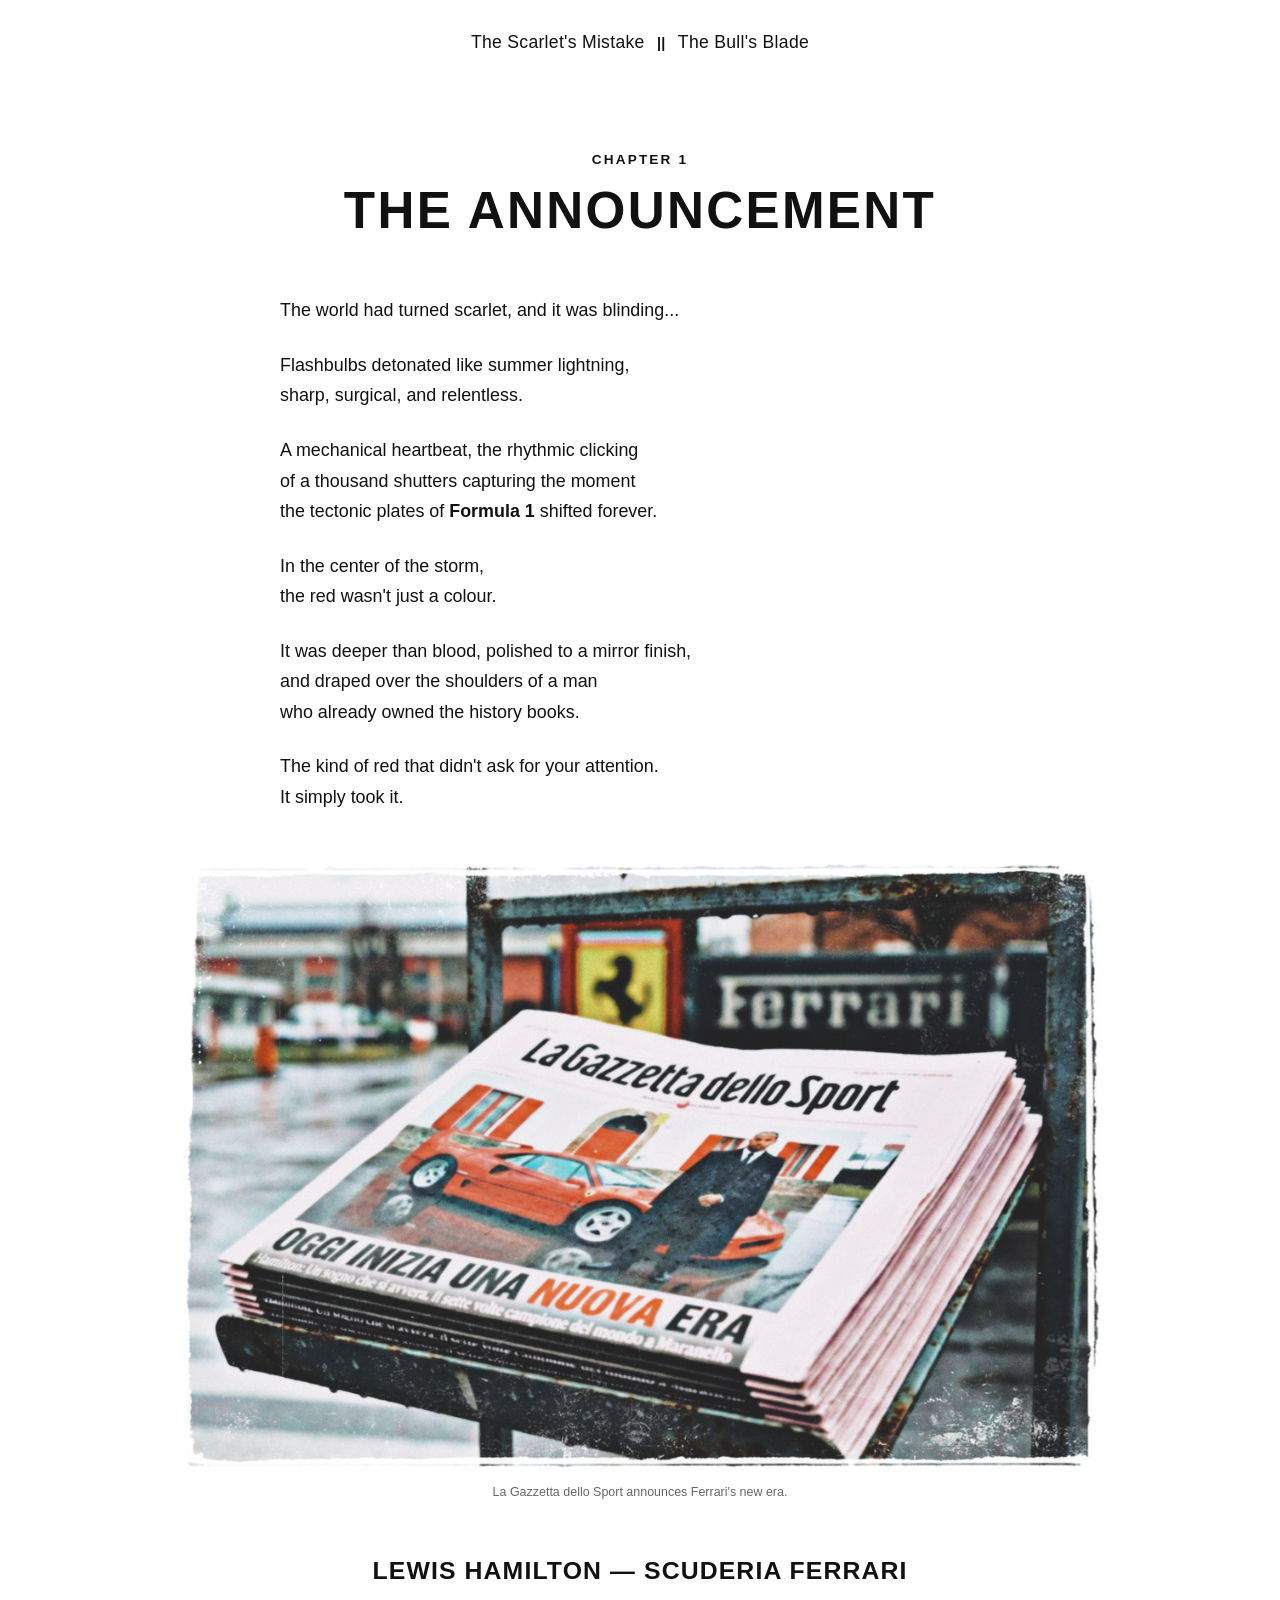
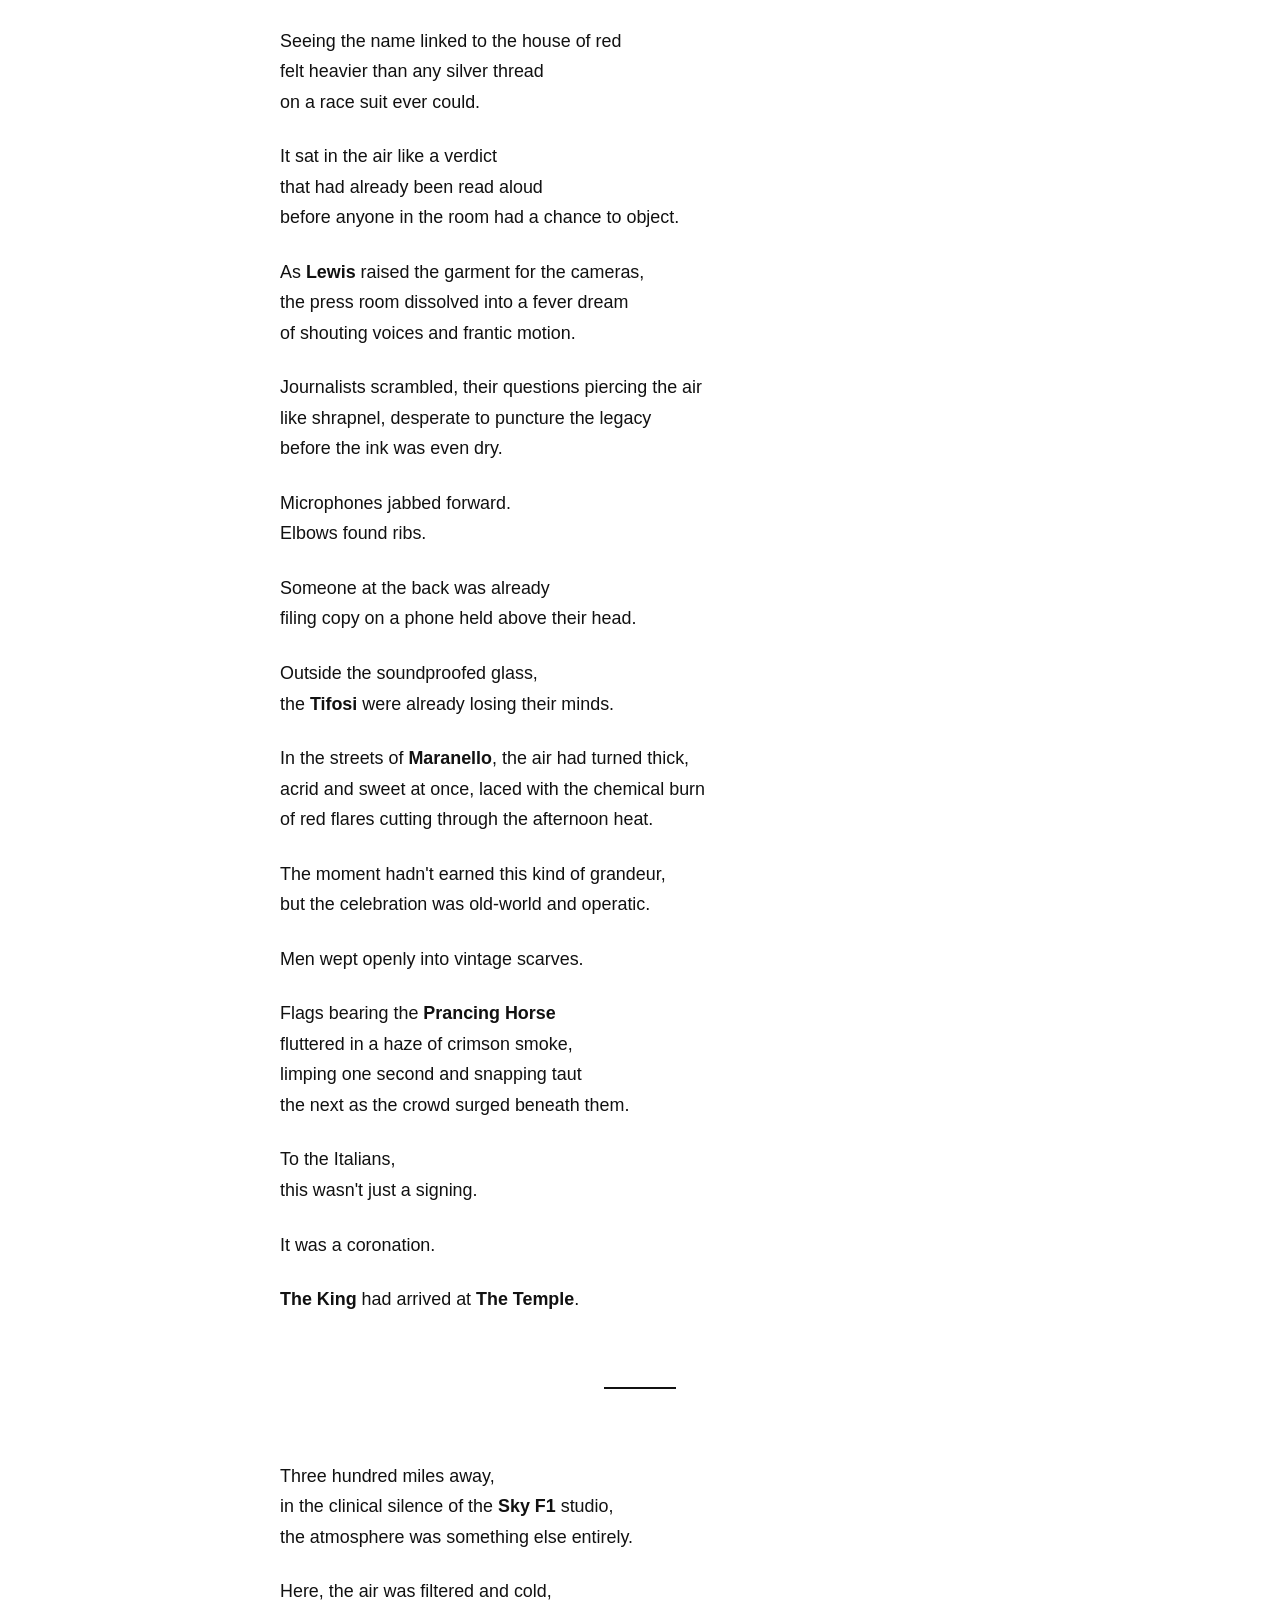
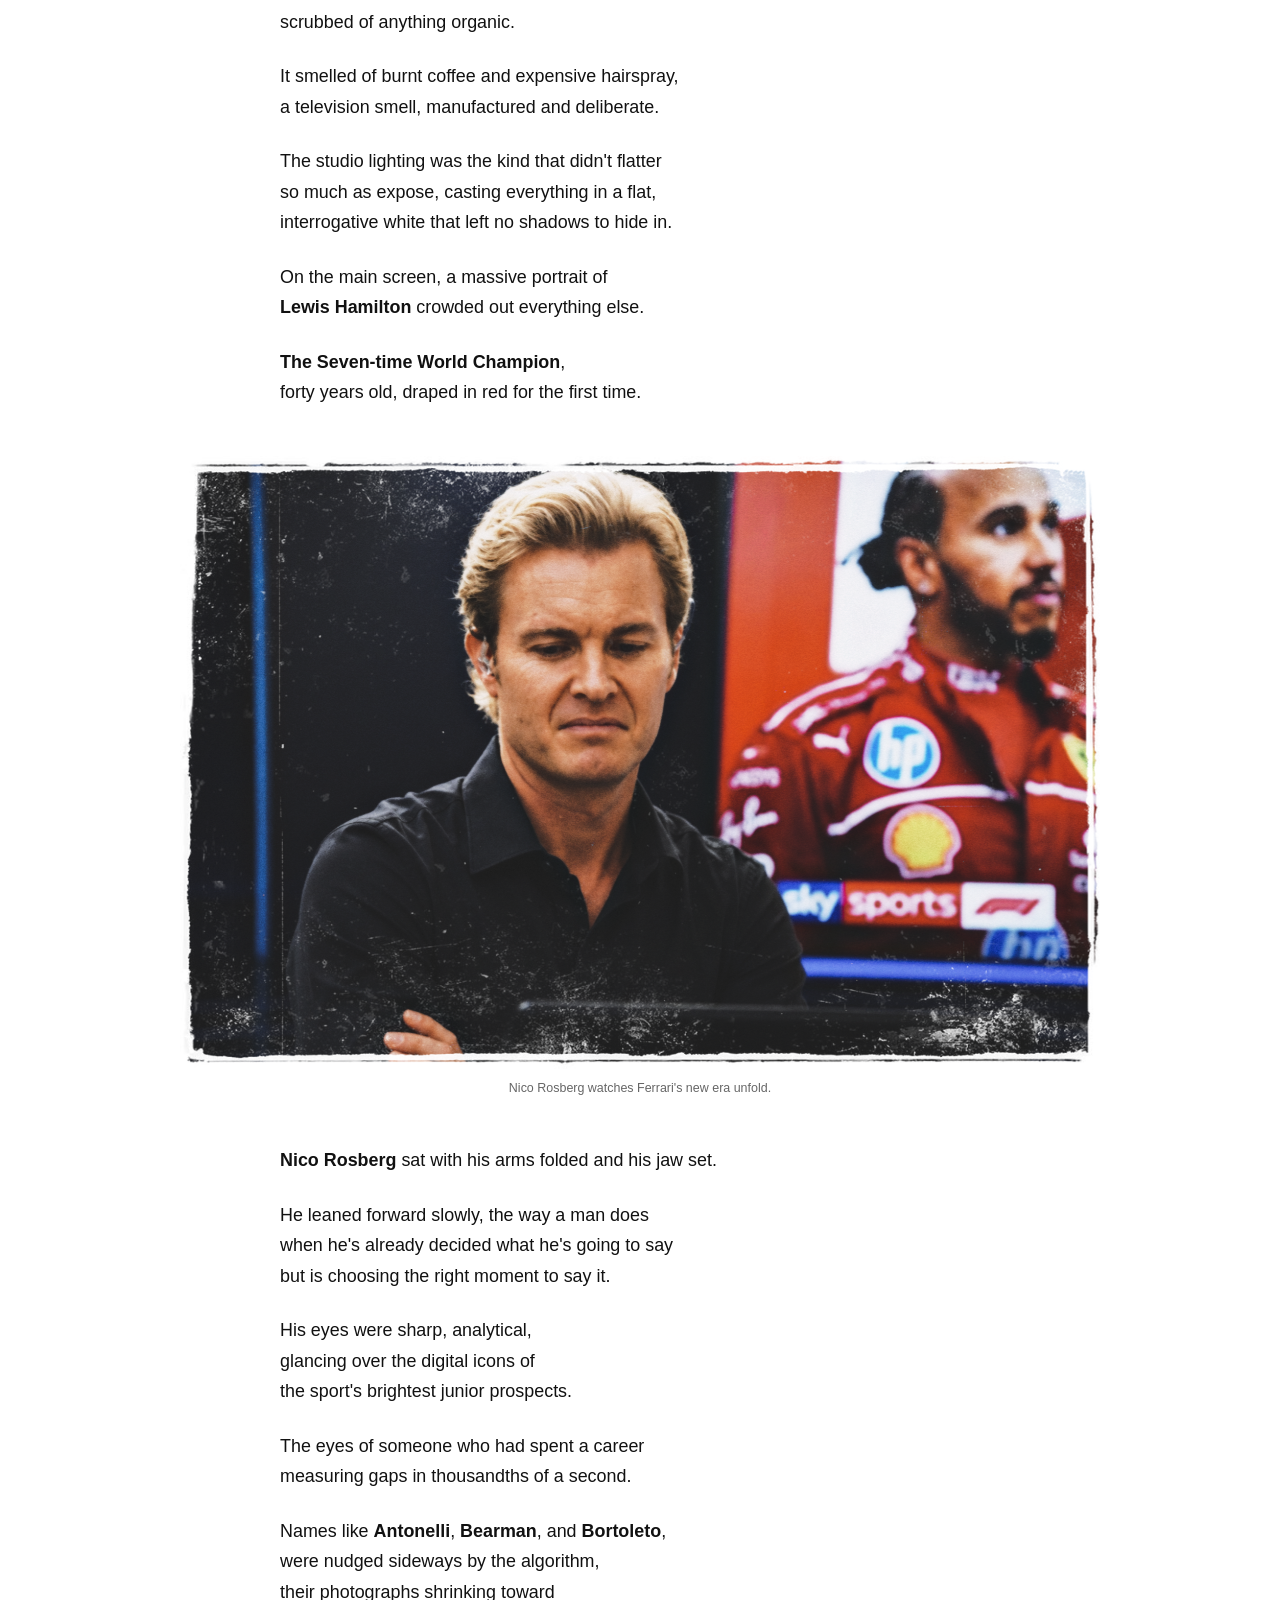
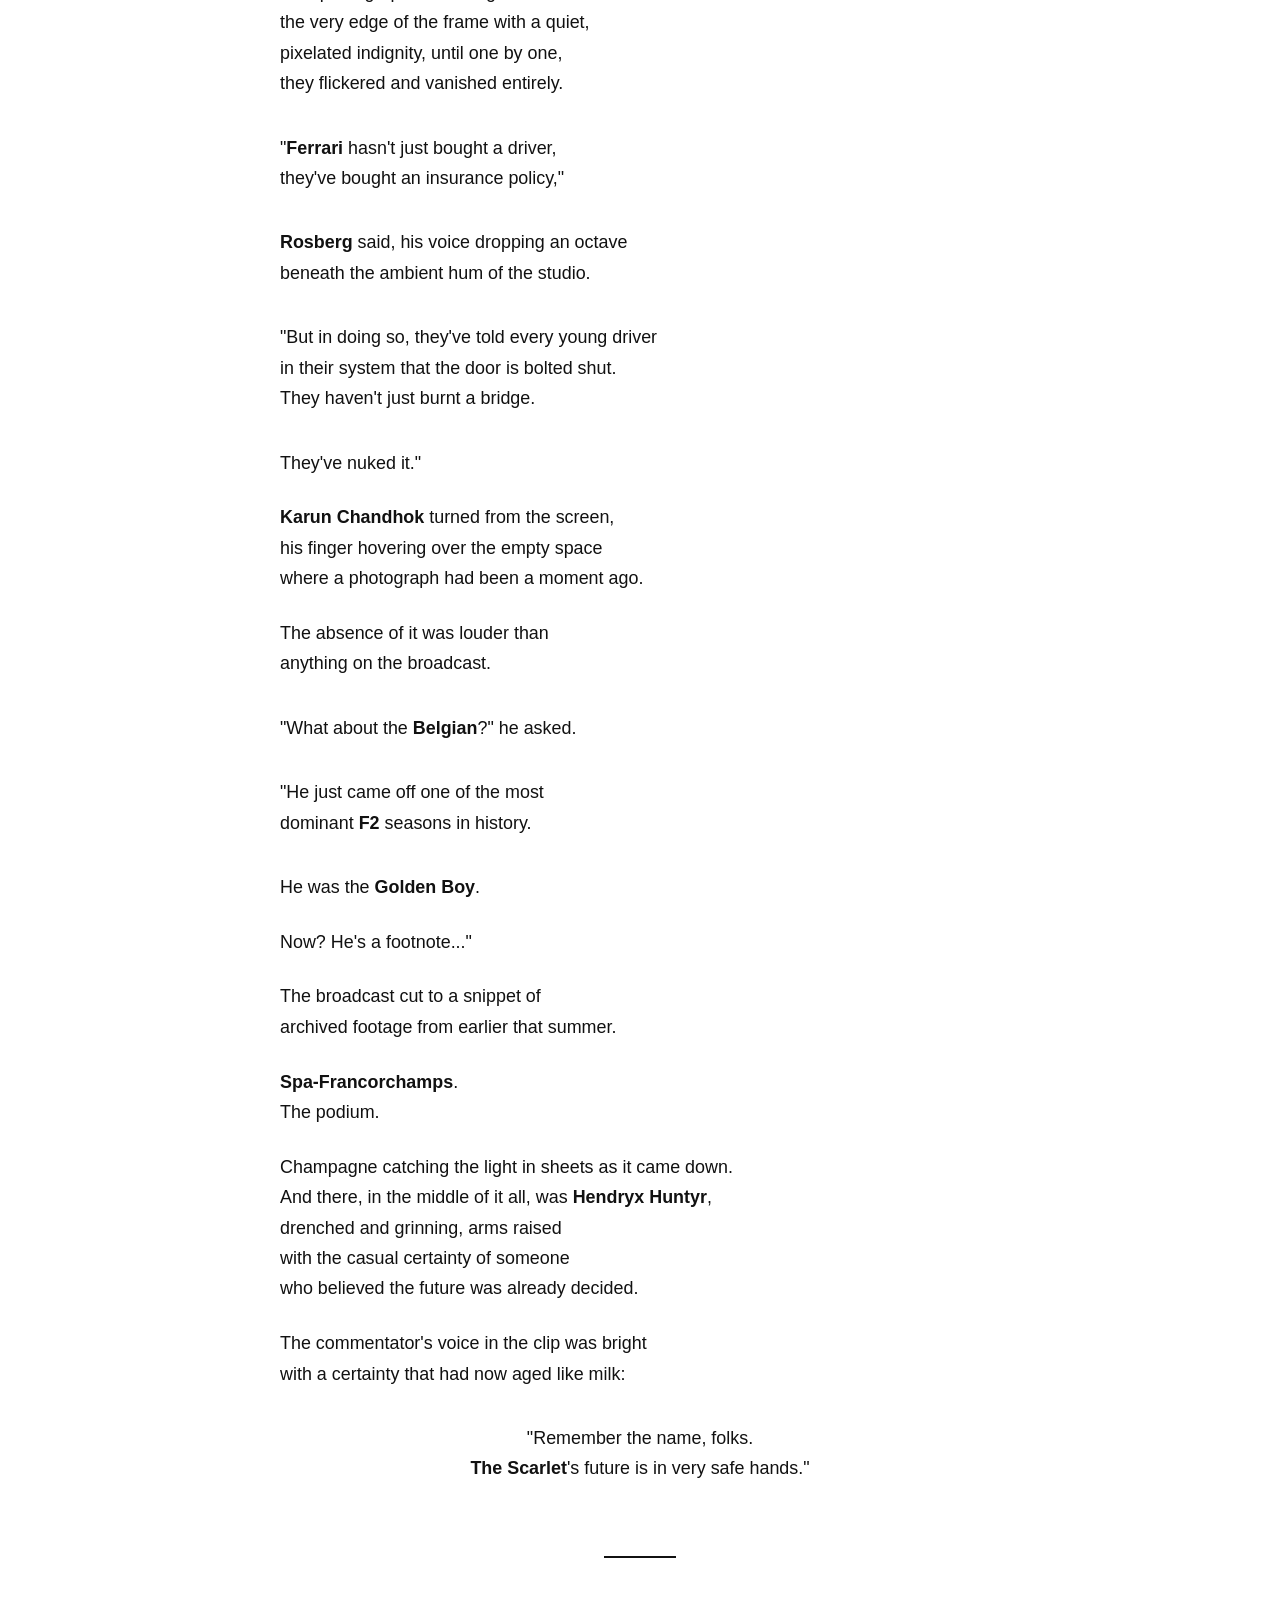
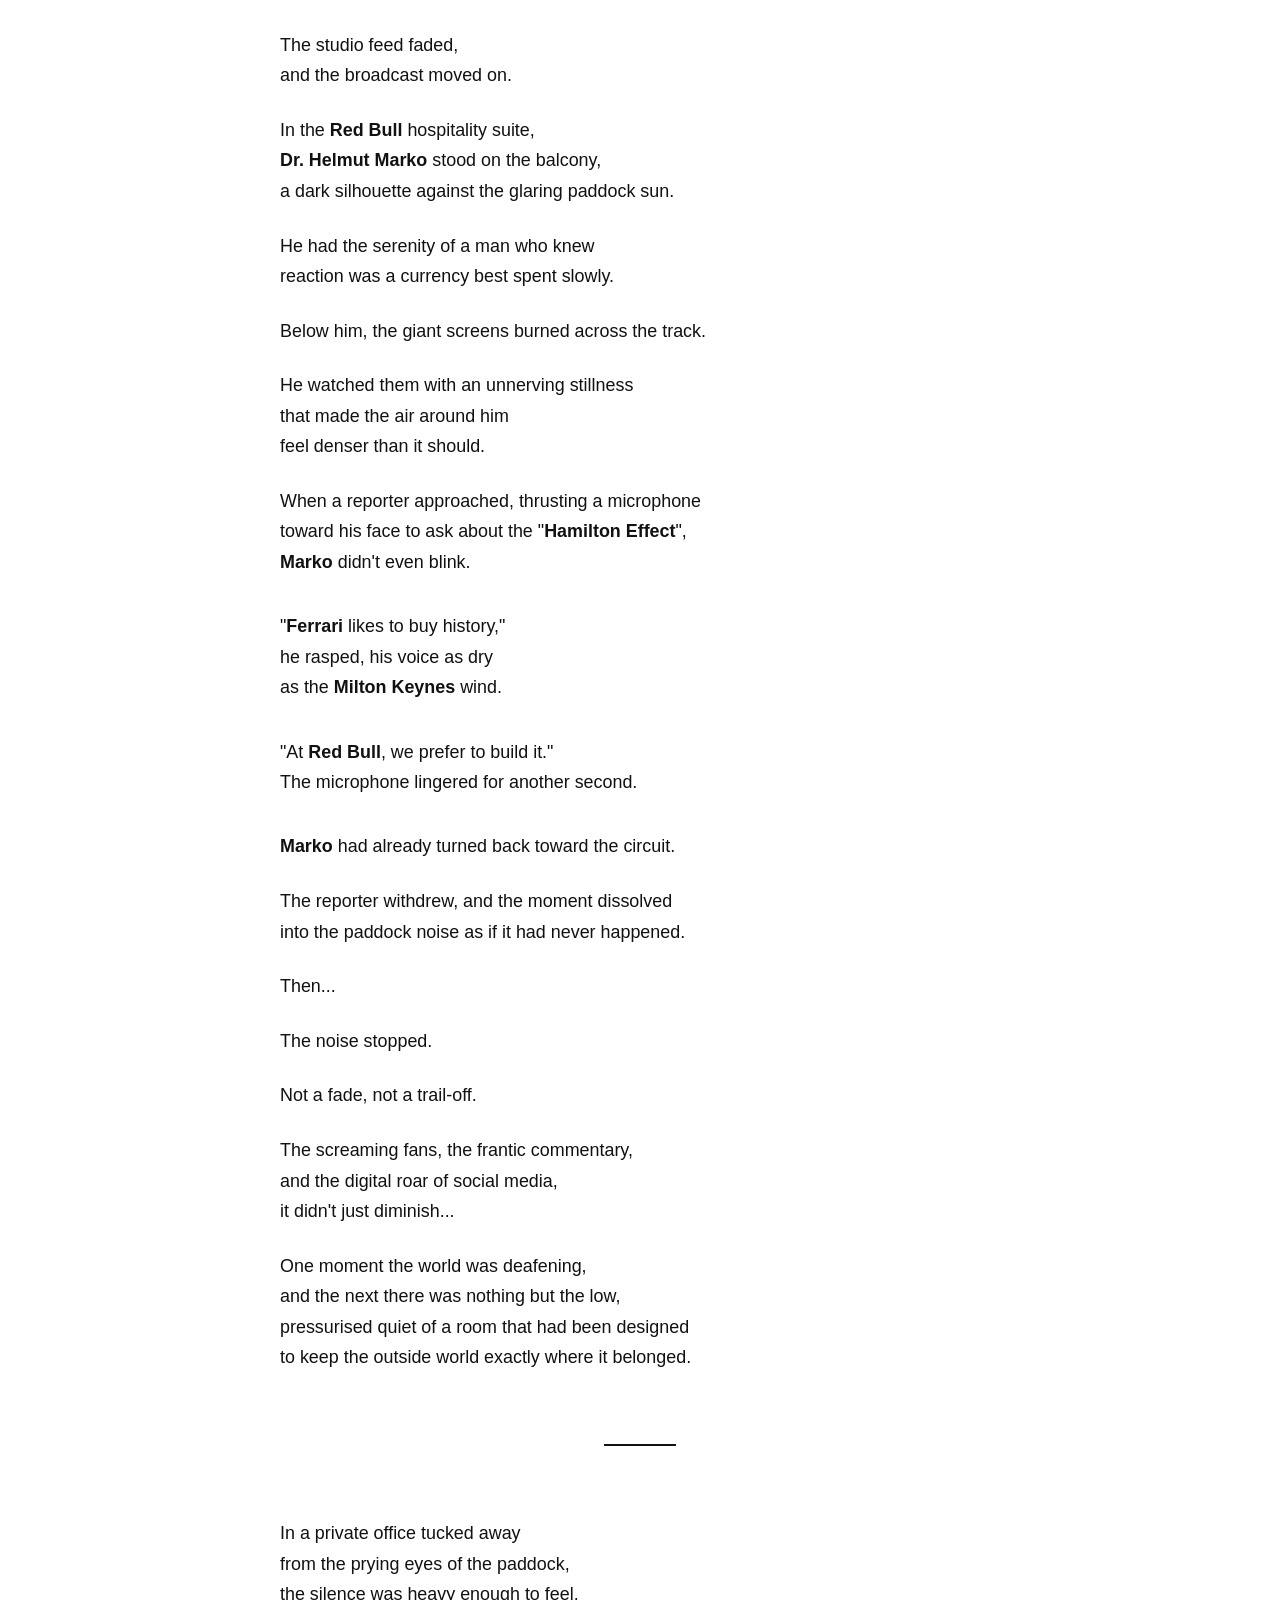
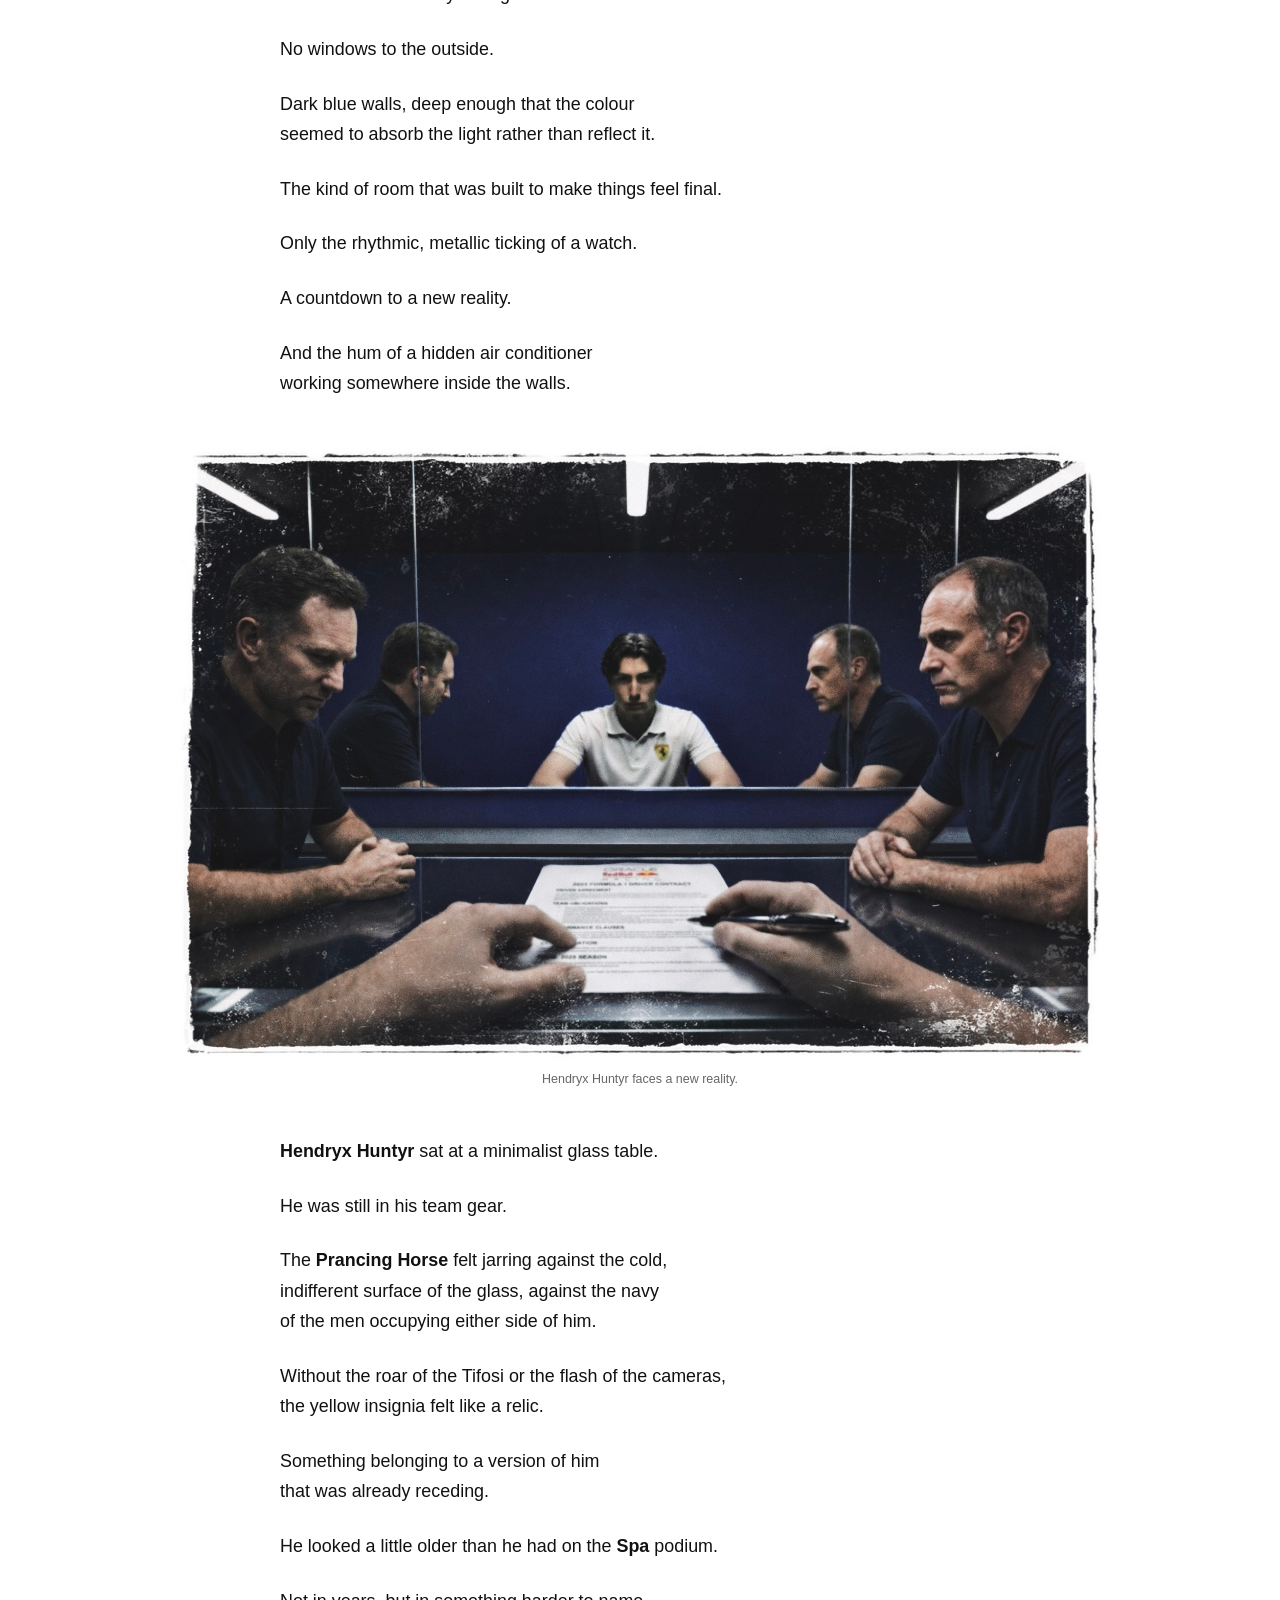
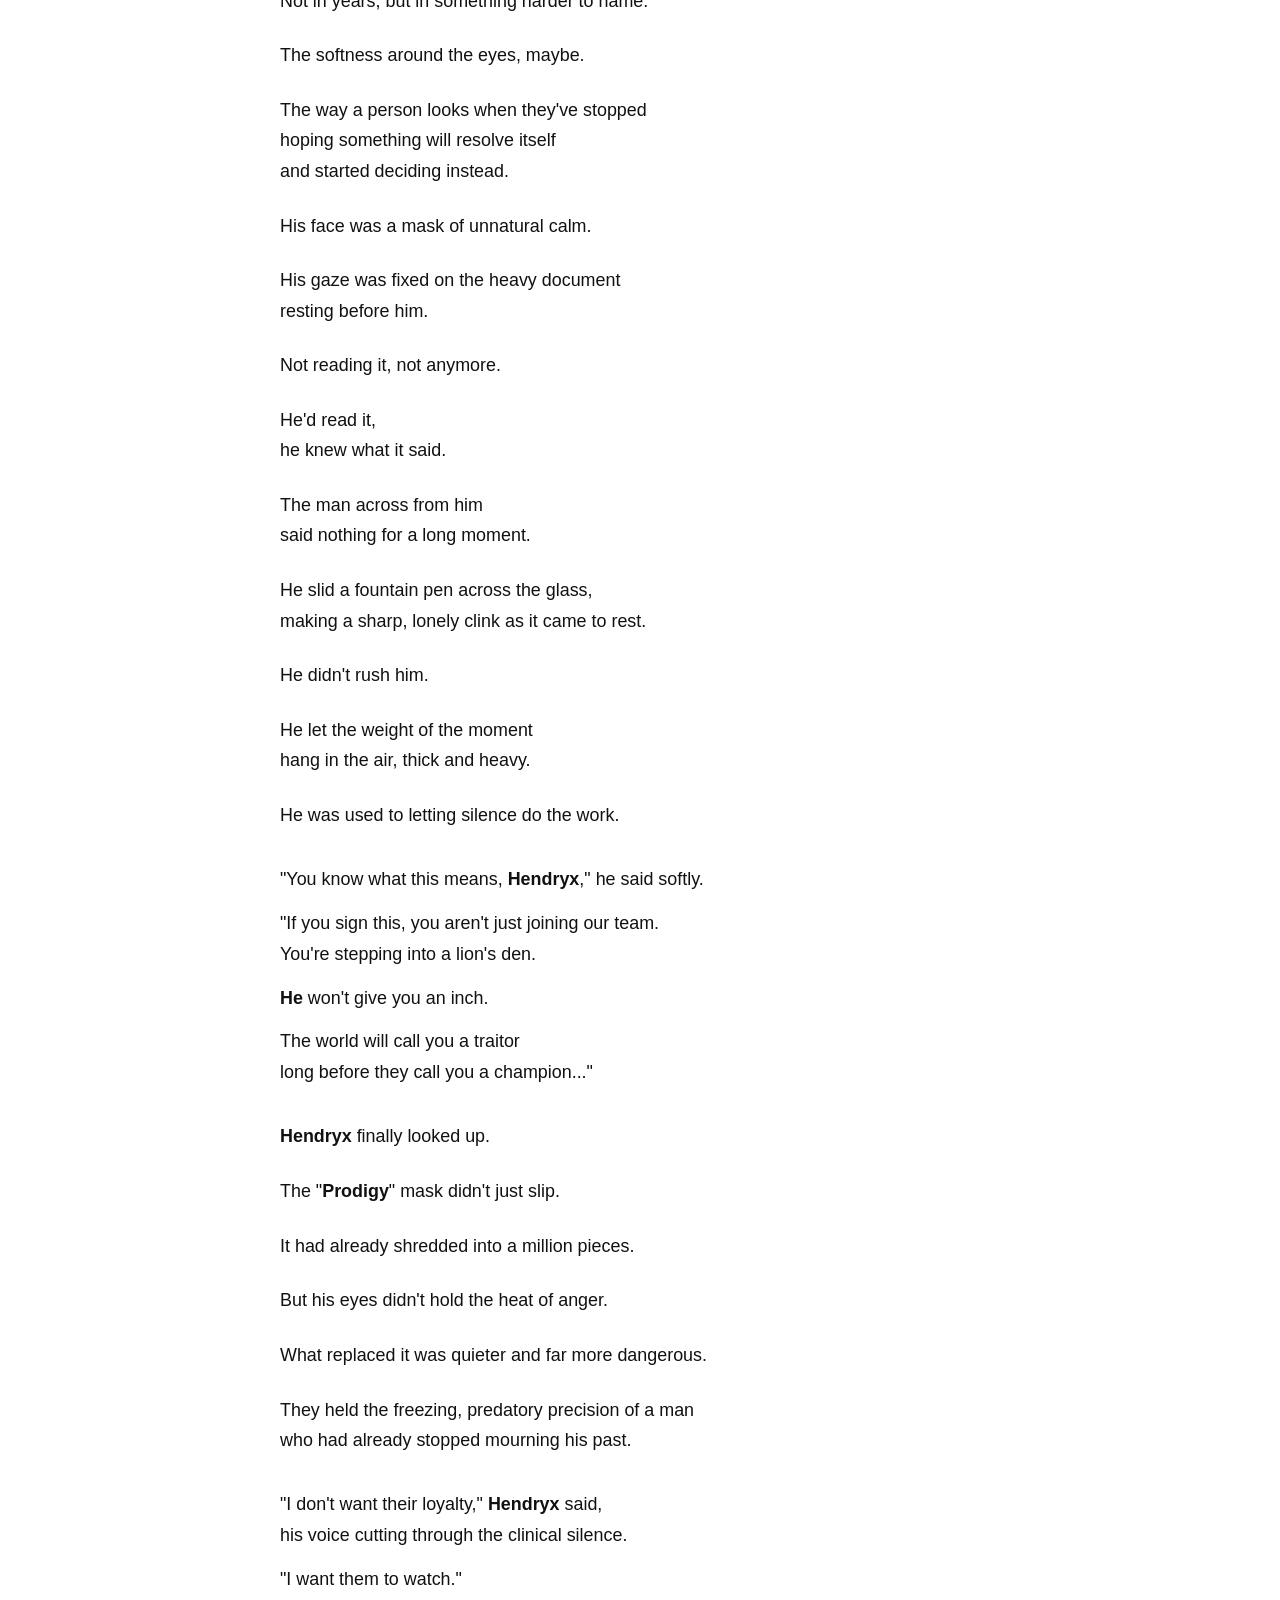
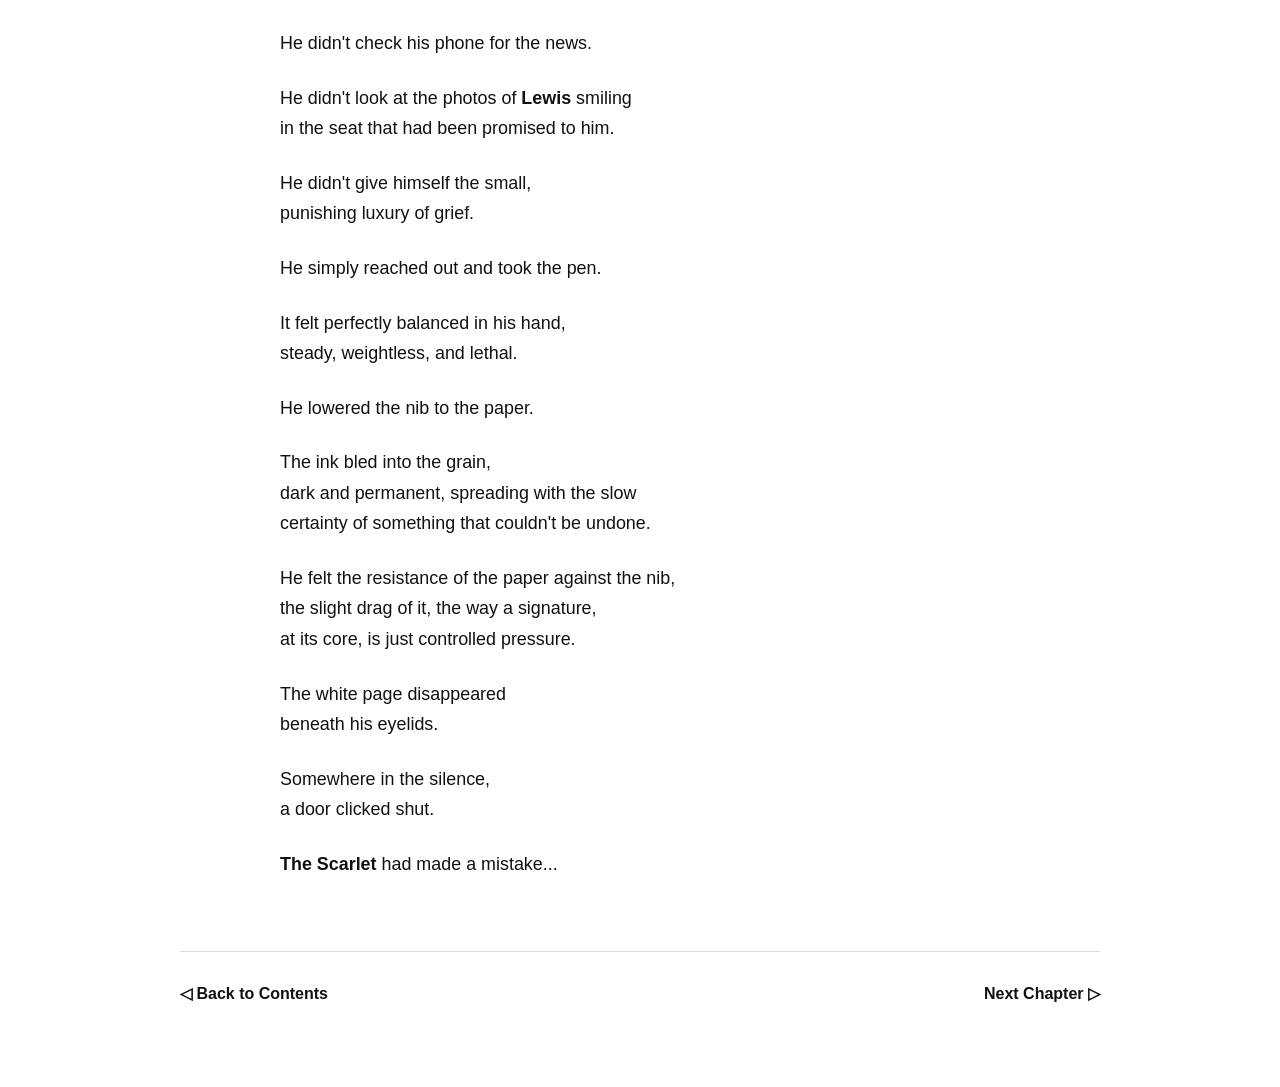
==== chapters/chapter-01-the-announcement.html @ d9510c17 "Initial commit: Scarlet x Bull story website" ====
<!DOCTYPE html>
<html lang="en">
<head>
  <meta charset="UTF-8">
  <meta name="viewport" content="width=device-width, initial-scale=1.0">
  <meta name="description" content="Chapter 1, The Announcement, from The Scarlet's Mistake || The Bull's Blade.">
  <title>01 || The Announcement</title>
  <link rel="stylesheet" href="../css/global.css">
  <link rel="stylesheet" href="../css/chapter.css">
</head>

<body>
  <header class="site-header">
    <a class="story-title" href="../index.html">
        <span class="story-title--scarlet">The Scarlet's Mistake</span>
        <span class="story-title--separator" aria-hidden="true">||</span>
        <span class="story-title--bull">The Bull's Blade</span>
    </a>
  </header>

  <main class="chapter-page">
    <article class="chapter" data-chapter="1">
      <header class="chapter-header">
        <p class="chapter-number">Chapter 1</p>
        <h1 class="chapter-title">The Announcement</h1>
      </header>

      <div class="chapter-content">
        <section class="scene" id="maranello-announcement" aria-labelledby="maranello-heading">
          <h2 class="visually-hidden" id="maranello-heading">The Ferrari announcement in Maranello</h2>

          <p>
              The world had turned scarlet, and it was blinding...
          </p>
          <p>
              Flashbulbs detonated like summer lightning,<br>
              sharp, surgical, and relentless.
          </p>
          <p>
              A mechanical heartbeat, the rhythmic clicking<br>
              of a thousand shutters capturing the moment<br>
              the tectonic plates of <b>Formula 1</b> shifted forever.
          </p>
          <p>
              In the center of the storm,<br>
              the red wasn't just a colour.
          </p>
          <p>
              It was deeper than blood, polished to a mirror finish,<br>
              and draped over the shoulders of a man<br>
              who already owned the history books.
          </p>
          <p>
              The kind of red that didn't ask for your attention.<br>
              It simply took it.
          </p>
          <figure class="chapter-image chapter-image--wide">
            <img src="../images/chapter-01/gazzetta-new-era.png" 
                 alt="A stack of La Gazzetta dello Sport newspapers outside Ferrari's Maranello gates, announcing a new era."
                 loading="lazy">
            <figcaption>La Gazzetta dello Sport announces Ferrari's new era.</figcaption>
          </figure>
          <p class="display-line">Lewis Hamilton — Scuderia Ferrari</p>
          <p>
              Seeing the name linked to the house of red<br>
              felt heavier than any silver thread<br>
              on a race suit ever could.
          </p>
          <p>
              It sat in the air like a verdict<br>
              that had already been read aloud<br>
              before anyone in the room had a chance to object.
          </p>
          <p>
              As <b>Lewis</b> raised the garment for the cameras,<br>
              the press room dissolved into a fever dream<br>
              of shouting voices and frantic motion.
          </p>
          <p>
              Journalists scrambled, their questions piercing the air<br>
              like shrapnel, desperate to puncture the legacy<br>
              before the ink was even dry.
          </p>
          <p>
              Microphones jabbed forward.<br>
              Elbows found ribs.
          </p>
          <p>
              Someone at the back was already<br>
              filing copy on a phone held above their head.
          </p>
          <p>
              Outside the soundproofed glass,<br>
              the <b>Tifosi</b> were already losing their minds.
          </p>
          <p>
              In the streets of <b>Maranello</b>, the air had turned thick,<br>
              acrid and sweet at once, laced with the chemical burn<br>
              of red flares cutting through the afternoon heat.
          </p>
          <p>
              The moment hadn't earned this kind of grandeur,<br>
              but the celebration was old-world and operatic.
          </p>
          <p>
              Men wept openly into vintage scarves.
          </p>
          <p>
              Flags bearing the <b>Prancing Horse</b><br>
              fluttered in a haze of crimson smoke,<br>
              limping one second and snapping taut<br>
              the next as the crowd surged beneath them.
          </p>
          <p>
              To the Italians,<br>
              this wasn't just a signing.
          </p>
          <p>
              It was a coronation.
          </p>
          <p>
              <b>The King</b> had arrived at <b>The Temple</b>.
          </p>
        </section>

        <hr class="scene-break" aria-label="Scene break">

        <section class="scene" id="sky-f1-studio" aria-labelledby="studio-heading">
          <h2 class="visually-hidden" id="studio-heading">The Sky F1 studio</h2>

          <p>
              Three hundred miles away,<br>
              in the clinical silence of the <b>Sky F1</b> studio,<br>
              the atmosphere was something else entirely.
          </p>
          <p>
              Here, the air was filtered and cold,<br>
              scrubbed of anything organic.
          </p>
          <p>
              It smelled of burnt coffee and expensive hairspray,<br>
              a television smell, manufactured and deliberate.
          </p>
          <p>
              The studio lighting was the kind that didn't flatter<br>
              so much as expose, casting everything in a flat,<br>
              interrogative white that left no shadows to hide in.
          </p>
          <p>
              On the main screen, a massive portrait of<br>
              <b>Lewis Hamilton</b> crowded out everything else.
          </p>
          <p>
              <b>The Seven-time World Champion</b>,<br>
              forty years old, draped in red for the first time.
          </p>
          <figure class="chapter-image chapter-image--wide">
            <img
              src="../images/chapter-01/rosberg-sky-studio.png"
              alt="Nico Rosberg watches Ferrari's new era unfold on a screen behind him in the Sky F1 studio."
              loading="lazy"
            >
            <figcaption>Nico Rosberg watches Ferrari's new era unfold.</figcaption>
          </figure>
          <p>
              <b>Nico Rosberg</b> sat with his arms folded and his jaw set.
          </p>
          <p>
              He leaned forward slowly, the way a man does<br>
              when he's already decided what he's going to say<br>
              but is choosing the right moment to say it.
          </p>
          <p>
              His eyes were sharp, analytical,<br>
              glancing over the digital icons of<br>
              the sport's brightest junior prospects.
          </p>
          <p>
              The eyes of someone who had spent a career<br>
              measuring gaps in thousandths of a second.
          </p>
          <p>
              Names like <b>Antonelli</b>, <b>Bearman</b>, and <b>Bortoleto</b>,<br>
              were nudged sideways by the algorithm,<br>
              their photographs shrinking toward<br>
              the very edge of the frame with a quiet,<br>
              pixelated indignity, until one by one,<br>
              they flickered and vanished entirely.
          </p>
          <blockquote class="dialogue">
            <p>
              "<b>Ferrari</b> hasn't just bought a driver,<br>
              they've bought an insurance policy,"
            </p>
          </blockquote>
          <p>
              <b>Rosberg</b> said, his voice dropping an octave<br>
              beneath the ambient hum of the studio.
          </p>
          <blockquote class="dialogue">
            <p>
              "But in doing so, they've told every young driver<br>
              in their system that the door is bolted shut.<br>
              They haven't just burnt a bridge.
            </p>
          </blockquote>
          <p>
              They've nuked it."
          </p>
          <p>
              <b>Karun Chandhok</b> turned from the screen,<br>
              his finger hovering over the empty space<br>
              where a photograph had been a moment ago.
          </p>
          <p>
              The absence of it was louder than<br>
              anything on the broadcast.
          </p>
          <blockquote class="dialogue">
            <p>
                "What about the <b>Belgian</b>?" he asked.
            </p>
          </blockquote>
          <blockquote class="dialogue">
            <p>
              "He just came off one of the most<br>
              dominant <b>F2</b> seasons in history.
            </p>
          </blockquote>
          <p>
              He was the <b>Golden Boy</b>.
          </p>
          <p>
              Now? He's a footnote..."
          </p>
          <p>
              The broadcast cut to a snippet of<br>
              archived footage from earlier that summer.
          </p>
          <p>
              <b>Spa-Francorchamps</b>.<br>
              The podium.
          </p>
          <p>
              Champagne catching the light in sheets as it came down.<br>
              And there, in the middle of it all, was <b>Hendryx Huntyr</b>,<br>
              drenched and grinning, arms raised<br>
              with the casual certainty of someone<br>
              who believed the future was already decided.
          </p>
          <p>
              The commentator's voice in the clip was bright<br>
              with a certainty that had now aged like milk:
          </p>
          <blockquote class="broadcast-quote">
            <p>
              "Remember the name, folks.<br>
              <b>The Scarlet</b>'s future is in very safe hands."
            </p>
          </blockquote>
        </section>

        <hr class="scene-break" aria-label="Scene break">

        <section class="scene" id="red-bull-hospitality" aria-labelledby="red-bull-heading">
          <h2 class="visually-hidden" id="red-bull-heading">The Red Bull hospitality suite</h2>

          <p>
              The studio feed faded,<br>
              and the broadcast moved on.
          </p>
          <p>
              In the <b>Red Bull</b> hospitality suite,<br>
              <b>Dr. Helmut Marko</b> stood on the balcony,<br>
              a dark silhouette against the glaring paddock sun.
          </p>
          <p>
              He had the serenity of a man who knew<br>
              reaction was a currency best spent slowly.
          </p>
          <p>
              Below him, the giant screens burned across the track.
          </p>
          <p>
              He watched them with an unnerving stillness<br>
              that made the air around him<br>
              feel denser than it should.
          </p>
          <p>
              When a reporter approached, thrusting a microphone<br>
              toward his face to ask about the "<b>Hamilton Effect</b>",<br>
              <b>Marko</b> didn't even blink.
          </p>
          <blockquote class="dialogue">
            <p>"<b>Ferrari</b> likes to buy history,"<br>
              he rasped, his voice as dry<br>
              as the <b>Milton Keynes</b> wind.
            </p>
          </blockquote>
          <blockquote class="dialogue">
          <p>
            "At <b>Red Bull</b>, we prefer to build it."<br>
              The microphone lingered for another second.</p>
          </blockquote>
          <p>
              <b>Marko</b> had already turned back toward the circuit.
          </p>
          <p>
              The reporter withdrew, and the moment dissolved<br>
              into the paddock noise as if it had never happened.
          </p>
          <p>
              Then...
          </p>
          <p>
              The noise stopped.
          </p>
          <p>
              Not a fade, not a trail-off.
          </p>
          <p>
              The screaming fans, the frantic commentary,<br>
              and the digital roar of social media,<br>
              it didn't just diminish...
          </p>
          <p>
              One moment the world was deafening,<br>
              and the next there was nothing but the low,<br>
              pressurised quiet of a room that had been designed<br>
              to keep the outside world exactly where it belonged.
          </p>
        </section>

        <hr class="scene-break" aria-label="Scene break">

        <section class="scene" id="contract-signing" aria-labelledby="contract-heading">
          <h2 class="visually-hidden" id="contract-heading">Hendryx signs the contract</h2>

          <p>
              In a private office tucked away<br>
              from the prying eyes of the paddock,<br>
              the silence was heavy enough to feel.
          </p>
          <p>
              No windows to the outside.
          </p>
          <p>
              Dark blue walls, deep enough that the colour<br>
              seemed to absorb the light rather than reflect it.
          </p>
          <p>    
              The kind of room that was built to make things feel final.
          </p>
          <p>
              Only the rhythmic, metallic ticking of a watch.
          </p>
          <p>
              A countdown to a new reality.
          </p>
          <p>
              And the hum of a hidden air conditioner<br>
              working somewhere inside the walls.
          </p>
          <figure class="chapter-image chapter-image--wide">
            <img
              src="../images/chapter-01/contract-signing.png"
              alt="Hendryx Huntyr, wearing a white Ferrari polo, looks at his reflection while signing a contract as two men in navy shirts watch."
              loading="lazy"
            >
            <figcaption>Hendryx Huntyr faces a new reality.</figcaption>
          </figure>
          <p>
              <b>Hendryx Huntyr</b> sat at a minimalist glass table.
          </p>
          <p>
              He was still in his team gear.
          </p>
          <p>
              The <b>Prancing Horse</b> felt jarring against the cold,<br>
              indifferent surface of the glass, against the navy<br>
              of the men occupying either side of him.
          </p>
          <p>
              Without the roar of the Tifosi or the flash of the cameras,<br>
              the yellow insignia felt like a relic.
          </p>
          <p>
              Something belonging to a version of him<br>
              that was already receding.
          </p>
          <p>
              He looked a little older than he had on the <b>Spa</b> podium.
          </p>
          <p>
              Not in years, but in something harder to name.
          </p>
          <p>
              The softness around the eyes, maybe.
          </p>
          <p>
              The way a person looks when they've stopped<br>
              hoping something will resolve itself<br>
              and started deciding instead.
          </p>
          <p>
              His face was a mask of unnatural calm.
          </p>
          <p>
              His gaze was fixed on the heavy document<br>
              resting before him.
          </p>
          <p>
              Not reading it, not anymore.
          </p>
          <p>
              He'd read it,<br>
              he knew what it said.
          </p>
          <p>
              The man across from him<br>
              said nothing for a long moment.
          </p>
          <p>
              He slid a fountain pen across the glass,<br>
              making a sharp, lonely clink as it came to rest.
          </p>
          <p>
              He didn't rush him.
          </p>
          <p>
              He let the weight of the moment<br>
              hang in the air, thick and heavy.
          </p>
          <p>
              He was used to letting silence do the work.
          </p>
          <blockquote class="dialogue">
            <p>
              "You know what this means, <b>Hendryx</b>," he said softly.
            </p>
            <p>
              "If you sign this, you aren't just joining our team.<br>
              You're stepping into a lion's den.
            </p>
            <p>
              <b>He</b> won't give you an inch.<br>
            </p>
            <p>
              The world will call you a traitor<br>
              long before they call you a champion..."
            </p>
          </blockquote>
          <p>
              <b>Hendryx</b> finally looked up.
          </p>
          <p>
              The "<b>Prodigy</b>" mask didn't just slip.
          </p>
          <p>
              It had already shredded into a million pieces.
          </p>
          <p>
              But his eyes didn't hold the heat of anger.
          </p>
          <p>
              What replaced it was quieter and far more dangerous.
          </p>
          <p>
              They held the freezing, predatory precision of a man<br>
              who had already stopped mourning his past.
          </p>
          <blockquote class="dialogue">
          <p>
              "I don't want their loyalty," <b>Hendryx</b> said,<br>
              his voice cutting through the clinical silence.
          </p>
          <p>
              "I want them to watch."
          </p>
          </blockquote>
          <p>
              He didn't check his phone for the news.
          </p>
          <p>
              He didn't look at the photos of <b>Lewis</b> smiling<br>
              in the seat that had been promised to him.
          </p>
          <p>
              He didn't give himself the small,<br>
              punishing luxury of grief.
          </p>
          <p>
              He simply reached out and took the pen.
          </p>
          <p>
              It felt perfectly balanced in his hand,<br>
              steady, weightless, and lethal.
          </p>
          <p>
              He lowered the nib to the paper.
          </p>
          <p>
              The ink bled into the grain,<br>
              dark and permanent, spreading with the slow<br>
              certainty of something that couldn't be undone.
          </p>
          <p>
              He felt the resistance of the paper against the nib,<br>
              the slight drag of it, the way a signature,<br>
              at its core, is just controlled pressure.
          </p>
          <p>
              The white page disappeared<br>
              beneath his eyelids.
          </p>
          <p>
              Somewhere in the silence,<br>
              a door clicked shut.
          </p>
          <p class="chapter-final-line">
              <b>The Scarlet</b> had made a mistake...
          </p>
        </section>
      </div>

      <footer class="chapter-footer">
        <nav class="chapter-navigation" aria-label="Chapter navigation">
          <a class="chapter-navigation__previous" href="../index.html">◁ Back to Contents</a>
          <a class="chapter-navigation__next" href="chapter-02.html">Next Chapter ▷</a>
        </nav>
      </footer>
    </article>
  </main>
</body>
</html>
---- css/global.css ----
/* GLOBAL.CSS — shared by the entire story */

@font-face {
  font-family: "Formula1 Display";
  src: url("../fonts/Text/Formula1_Display/Formula1-Regular.ttf") format("truetype");
  font-weight: 400;
  font-style: normal;
  font-display: swap;
}

@font-face {
  font-family: "Formula1 Display";
  src: url("../fonts/Text/Formula1_Display/Formula1-Bold.ttf") format("truetype");
  font-weight: 700;
  font-style: normal;
  font-display: swap;
}

@font-face {
  font-family: "Formula1 Display";
  src: url("../fonts/Text/Formula1_Display/Formula1-Black.ttf") format("truetype");
  font-weight: 900;
  font-style: normal;
  font-display: swap;
}

@font-face {
  font-family: "Formula1 Display";
  src: url("../fonts/Text/Formula1_Display/Formula1-Italic.ttf") format("truetype");
  font-weight: 400;
  font-style: italic;
  font-display: swap;
}

@font-face {
  font-family: "Formula1 Display Wide";
  src: url("../fonts/Text/Formula1_Display/Formula1-Wide.ttf") format("truetype");
  font-weight: 400;
  font-style: normal;
  font-display: swap;
}

@font-face {
  font-family: "Ferro Rosso";
  src: url("../fonts/Text/Ferro_Rosso/FerroRosso.ttf") format("truetype");
  font-weight: 400;
  font-style: normal;
  font-display: swap;
}

@font-face {
  font-family: "Futura";
  src: url("../fonts/Text/Futura/Futura-Medium.otf") format("opentype");
  font-weight: 500;
  font-style: normal;
  font-display: swap;
}

@font-face {
  font-family: "Northwell";
  src: url("../fonts/Text/Northwell/Northwell.otf") format("opentype");
  font-weight: 400;
  font-style: normal;
  font-display: swap;
}

@font-face {
  font-family: "KHInterference";
  src: url("../fonts/Number/KHInterference-Light.otf") format("opentype");
  font-weight: 300;
  font-style: normal;
  font-display: swap;
}

@font-face {
  font-family: "KHInterference";
  src: url("../fonts/Number/KHInterference-Regular.otf") format("opentype");
  font-weight: 400;
  font-style: normal;
  font-display: swap;
}

@font-face {
  font-family: "KHInterference";
  src: url("../fonts/Number/KHInterference-Bold.otf") format("opentype");
  font-weight: 700;
  font-style: normal;
  font-display: swap;
}

*,
*::before,
*::after {
  box-sizing: border-box;
}

html {
  scroll-behavior: smooth;
}

body {
  margin: 0;
  background: #ffffff;
  color: #111111;
  font-family: "Formula1 Display", Arial, Helvetica, sans-serif;
  font-weight: 400;
  line-height: 1.7;
  text-rendering: optimizeLegibility;
  -webkit-font-smoothing: antialiased;
}

img {
  display: block;
  max-width: 100%;
  height: auto;
}

a {
  color: inherit;
}

button,
input,
textarea,
select {
  font: inherit;
}

p,
li,
figcaption,
blockquote {
  font-weight: 400;
}

strong,
b {
  font-weight: 700;
}

h1,
h2,
h3,
h4,
h5,
h6 {
  margin-top: 0;
  font-weight: 900;
  line-height: 1.1;
}

.visually-hidden {
  position: absolute !important;
  width: 1px !important;
  height: 1px !important;
  padding: 0 !important;
  margin: -1px !important;
  overflow: hidden !important;
  clip: rect(0, 0, 0, 0) !important;
  white-space: nowrap !important;
  border: 0 !important;
}
---- css/chapter.css ----
/* CHAPTER.CSS — shared reading layout for every chapter */

.site-header {
  width: min(100% - 40px, 920px);
  margin: 0 auto;
  padding: 28px 0 18px;
  text-align: center;
}

.story-title {
  display: inline-block;
  text-decoration: none;
  font-size: 0.9rem;
  letter-spacing: 0.02em;
}

.story-title--scarlet {
  font-family: "Ferro Rosso", sans-serif;
  font-weight: 400;
  font-size: 1.1rem;
}

.story-title--separator {
  font-family: "Formula1 Display", sans-serif;
  font-weight: 700;
  margin: 0 8px;
}

.story-title--bull {
  font-family: "Futura", sans-serif;
  font-weight: 500;
  font-size: 1.1rem;
}

.story-title:hover {
  text-decoration: underline;
  text-underline-offset: 0.25em;
}

.chapter-page {
  width: min(100% - 40px, 920px);
  margin: 0 auto;
  padding-bottom: 80px;
}

.chapter-header {
  padding: 72px 0 56px;
  text-align: center;
}

.chapter-number {
  margin: 0 0 12px;
  font-size: 0.85rem;
  font-weight: 700;
  letter-spacing: 0.16em;
  text-transform: uppercase;
}

.chapter-title {
  margin: 0;
  font-size: clamp(1.5rem, 4vw, 5rem);
  text-transform: uppercase;
  letter-spacing: 0.045em;
}

.chapter-content {
  width: min(100%, 720px);
  margin: 0 auto;
}

.scene p {
  margin: 0 0 1.35em;
  font-size: clamp(1rem, 1.6vw, 1.12rem);
}

.display-line,
.closing-line,
.final-line {
  font-weight: 700;
}

.display-line {
  margin: 34px 0 !important;
  text-align: center;
  font-size: clamp(1.15rem, 2.3vw, 1.55rem) !important;
  text-transform: uppercase;
  letter-spacing: 0.045em;
}

.closing-line {
  margin-top: 30px !important;
  text-align: center;
}

.final-line {
  margin-top: 48px !important;
  text-align: center;
  font-size: clamp(1.25rem, 2.5vw, 1.7rem) !important;
}

.chapter-image {
  margin: 48px 0;
}

.chapter-image--wide {
  width: min(100vw - 40px, 920px);
  max-width: none;
  margin-left: 50%;
  transform: translateX(-50%);
}

.chapter-image img {
  width: 100%;
  background: #ffffff;
}

.chapter-image figcaption {
  margin-top: 10px;
  color: #666666;
  font-size: 0.78rem;
  line-height: 1.45;
  text-align: center;
}

.dialogue,
.broadcast-quote {
  margin: 34px 0;
  padding: 0;
  border: 0;
}

.dialogue p,
.broadcast-quote p {
  margin-bottom: 0.75em;
  font-weight: 400;
}

.dialogue p:last-child,
.broadcast-quote p:last-child {
  margin-bottom: 0;
}

.broadcast-quote {
  text-align: center;
}

.scene-break {
  width: 72px;
  margin: 72px auto;
  border: 0;
  border-top: 2px solid #111111;
}

.chapter-navigation {
  display: flex;
  justify-content: space-between;
  gap: 24px;
  margin-top: 72px;
  padding-top: 28px;
  border-top: 1px solid #d8d8d8;
}

.chapter-navigation a {
  font-weight: 700;
  text-decoration: none;
}

.chapter-navigation a:hover {
  text-decoration: underline;
  text-underline-offset: 0.25em;
}

@media (max-width: 600px) {
  .site-header,
  .chapter-page {
    width: min(100% - 28px, 920px);
  }

  .site-header {
    padding-top: 20px;
  }

  .chapter-header {
    padding: 54px 0 42px;
  }

  .scene p {
    font-size: 1rem;
  }

  .chapter-image {
    margin: 36px 0;
  }

  .chapter-image--wide {
    width: 100vw;
  }

  .scene-break {
    margin: 56px auto;
  }

  .chapter-navigation {
    flex-direction: column;
  }
}
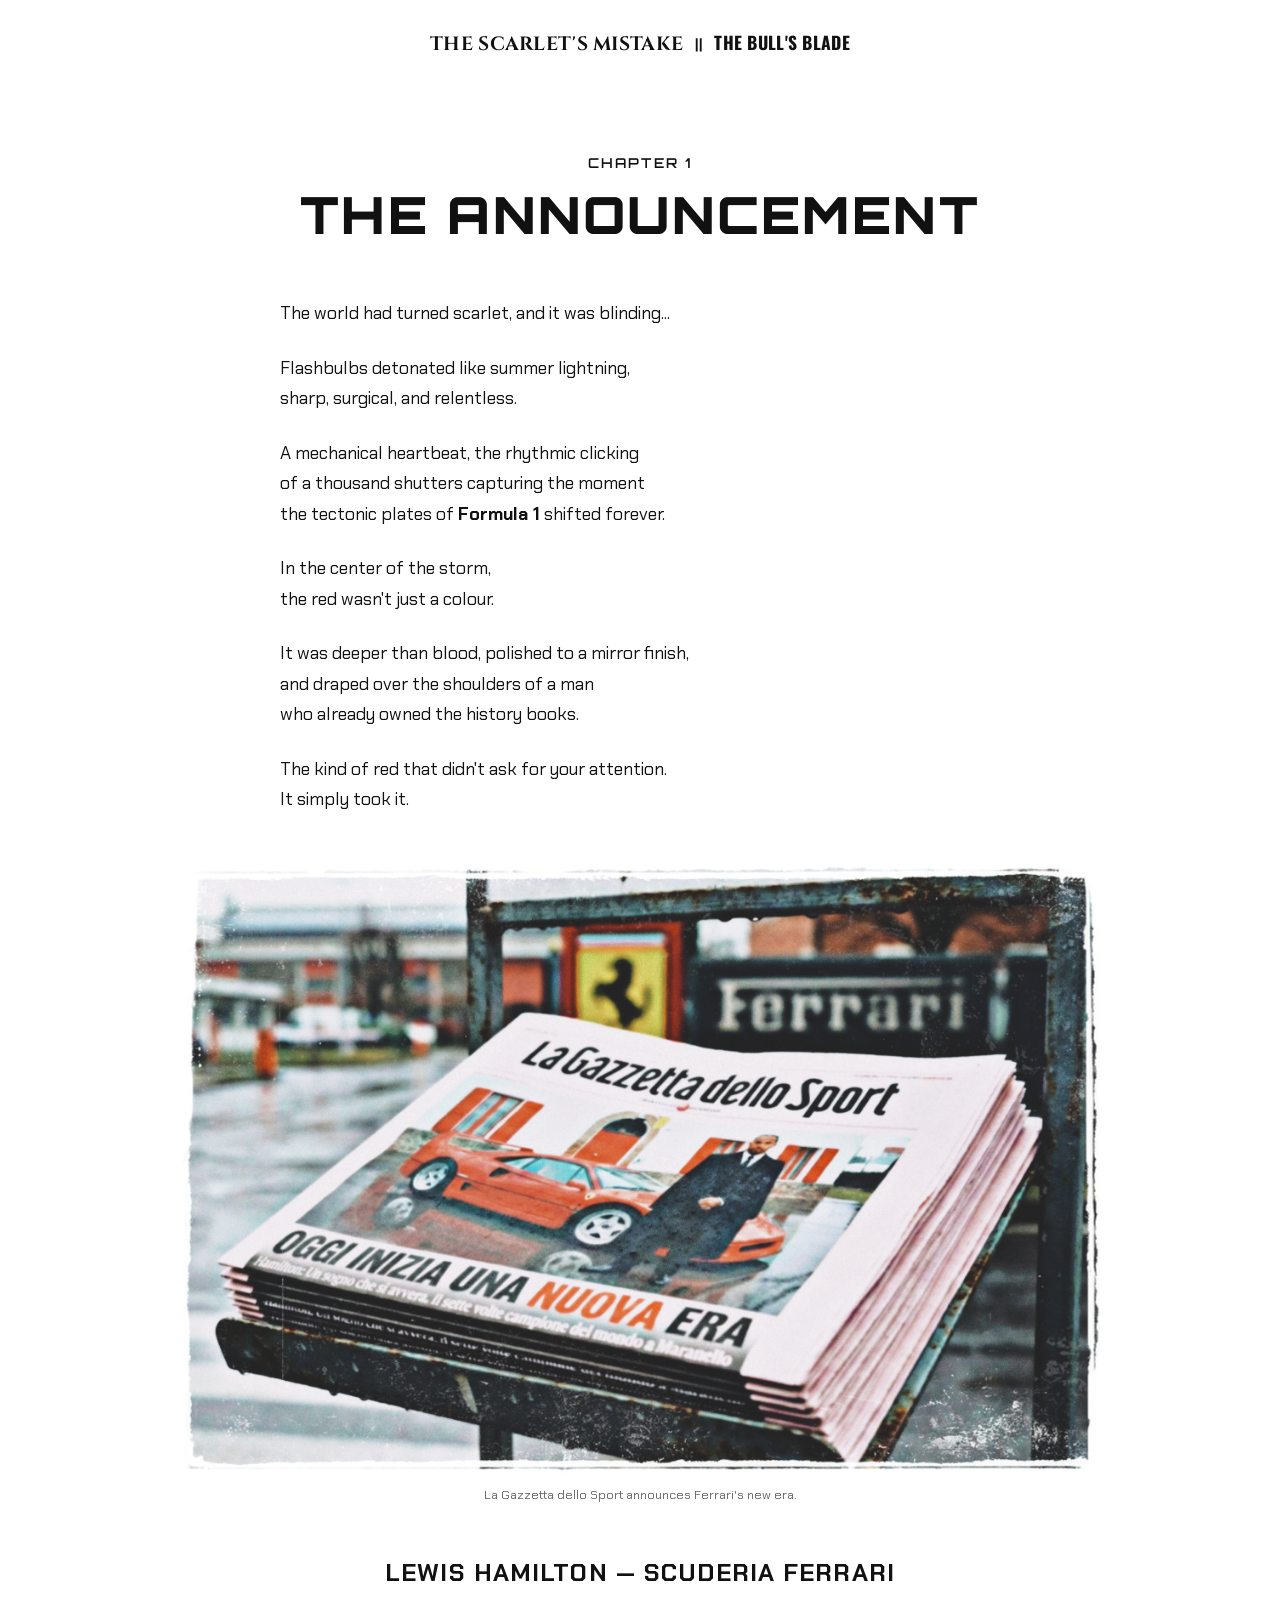
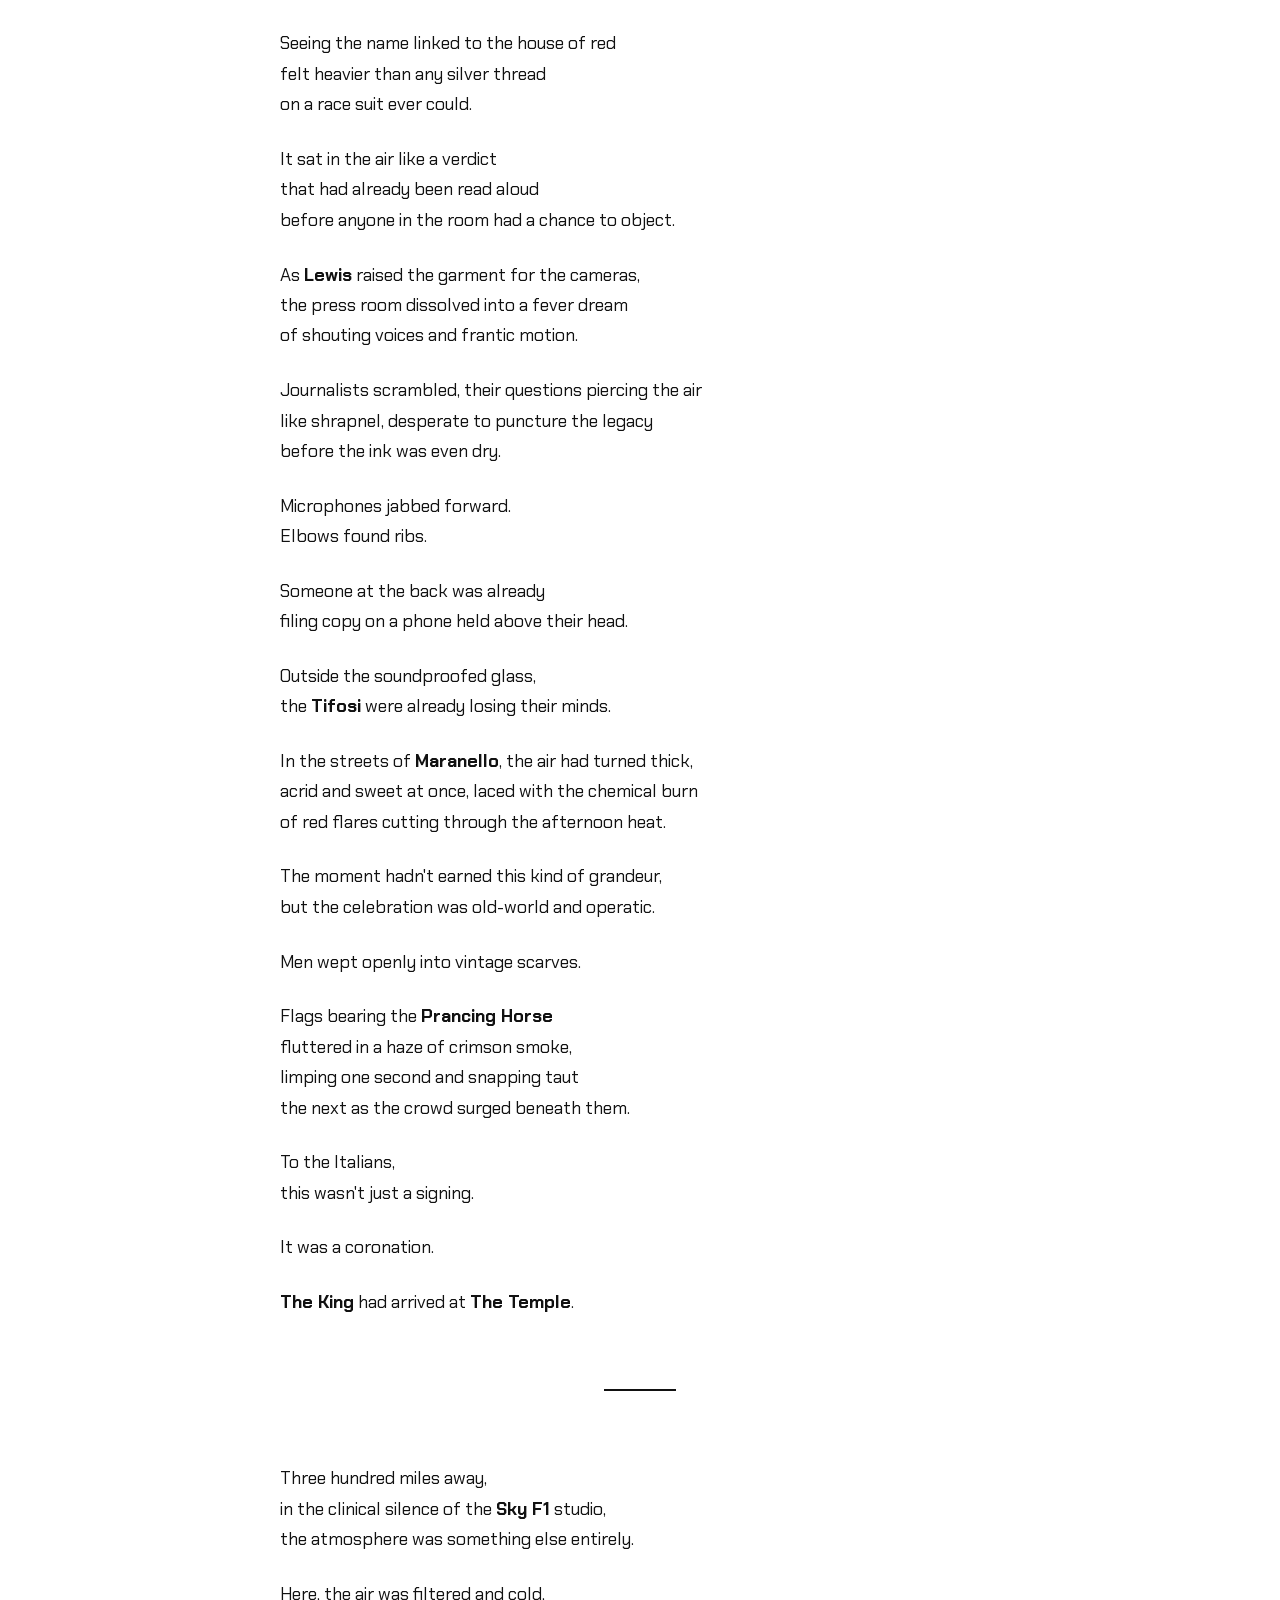
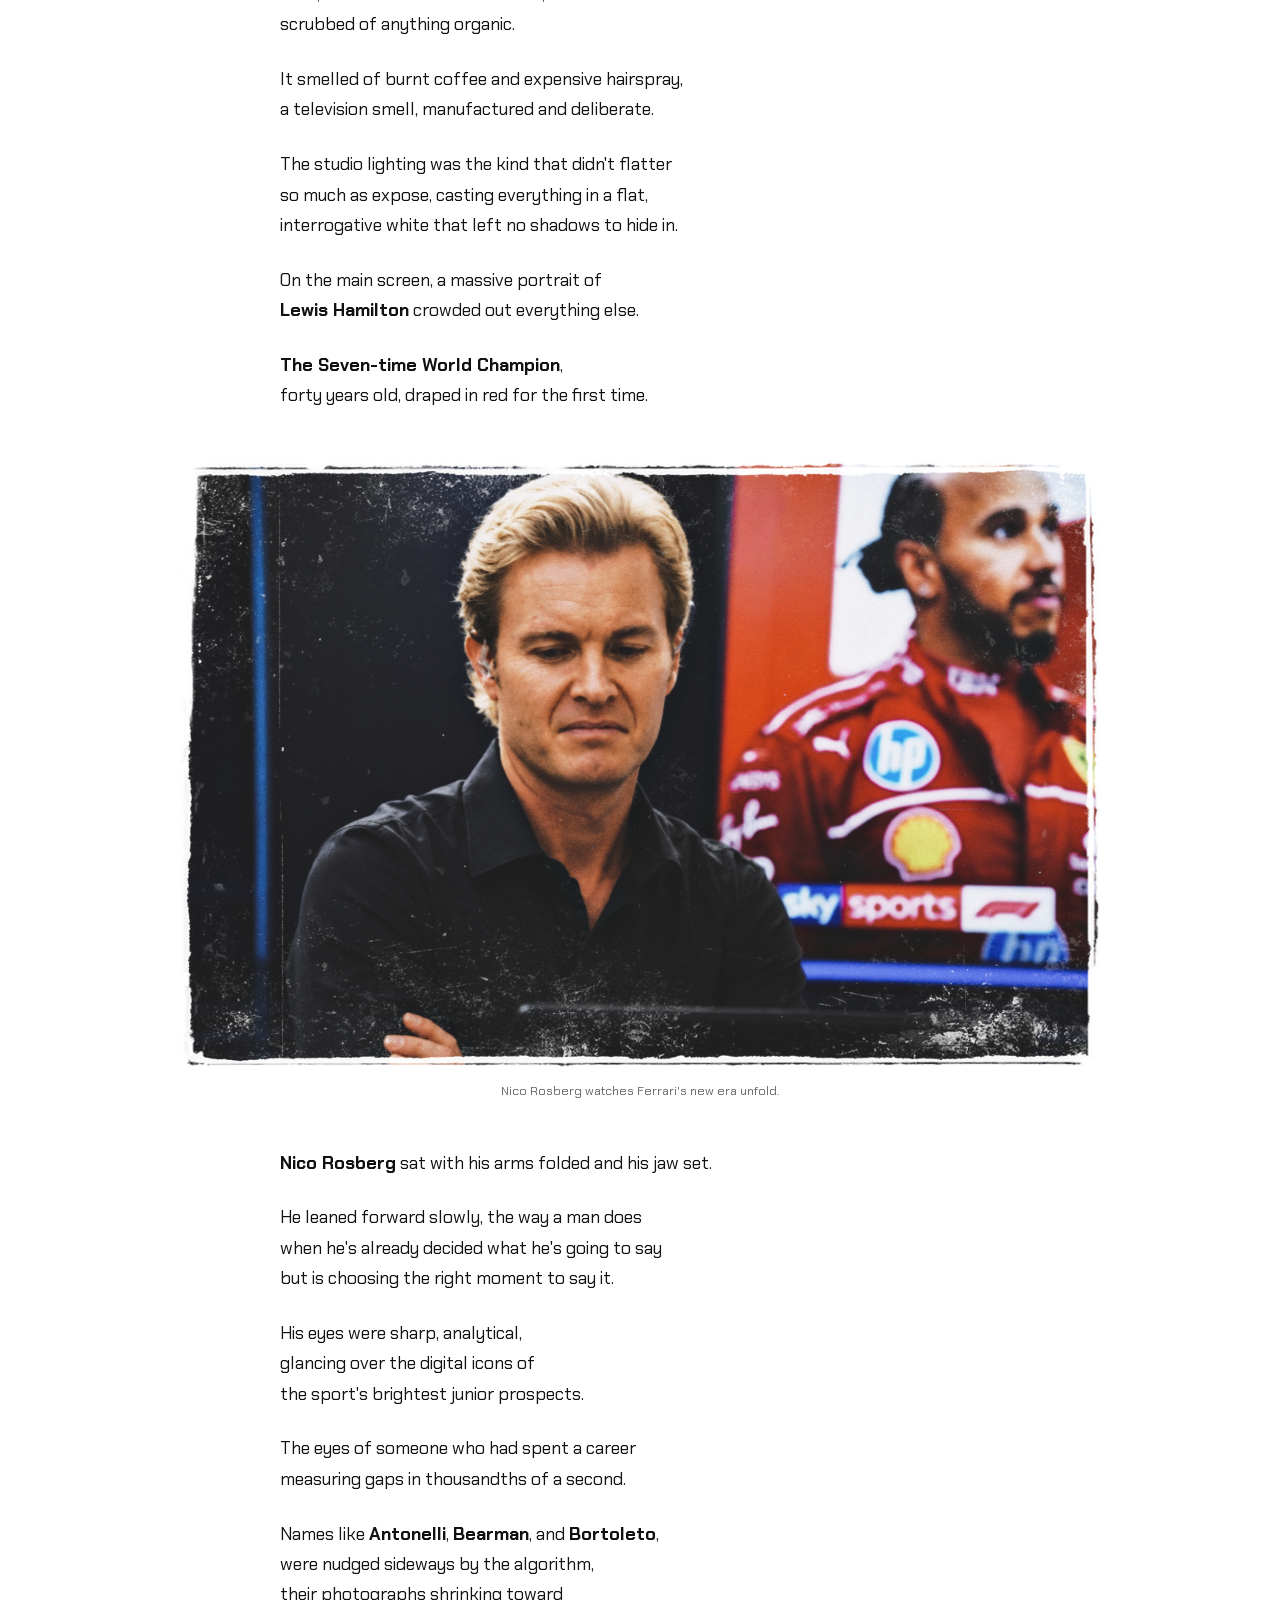
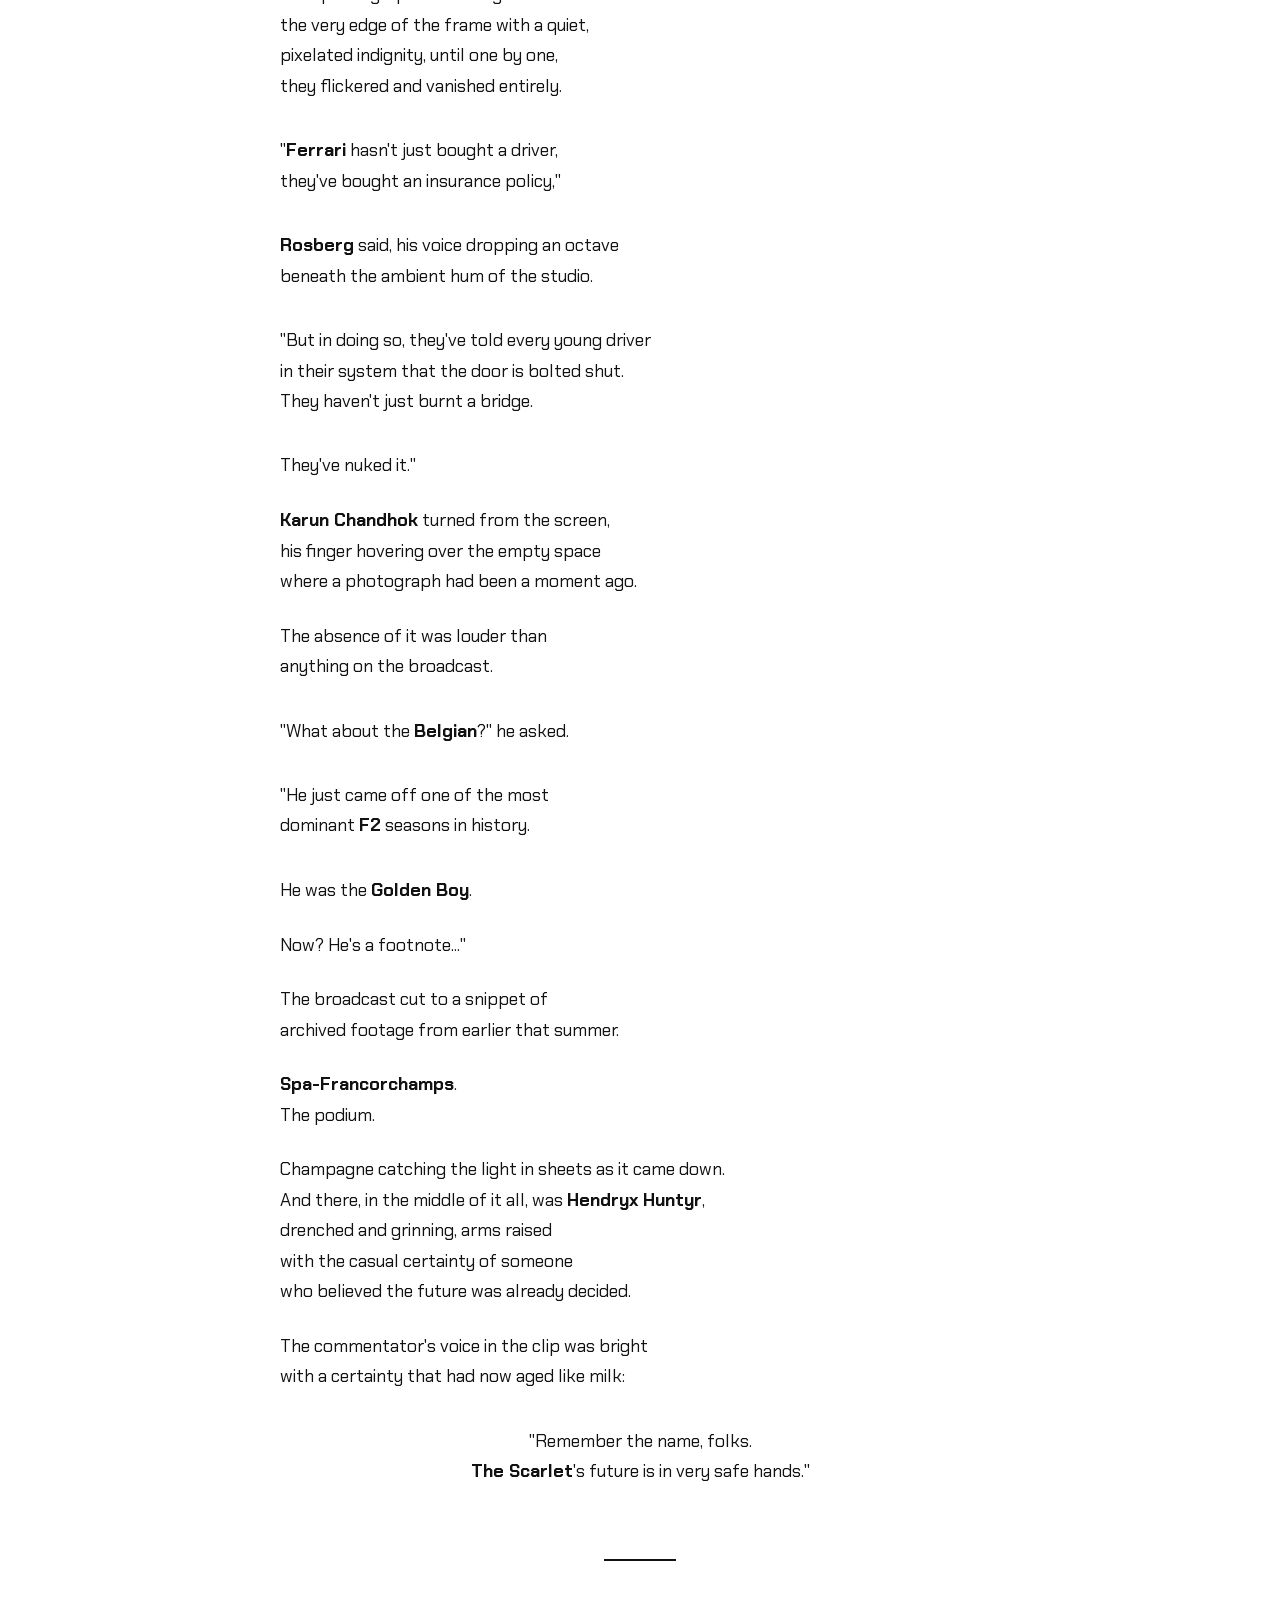
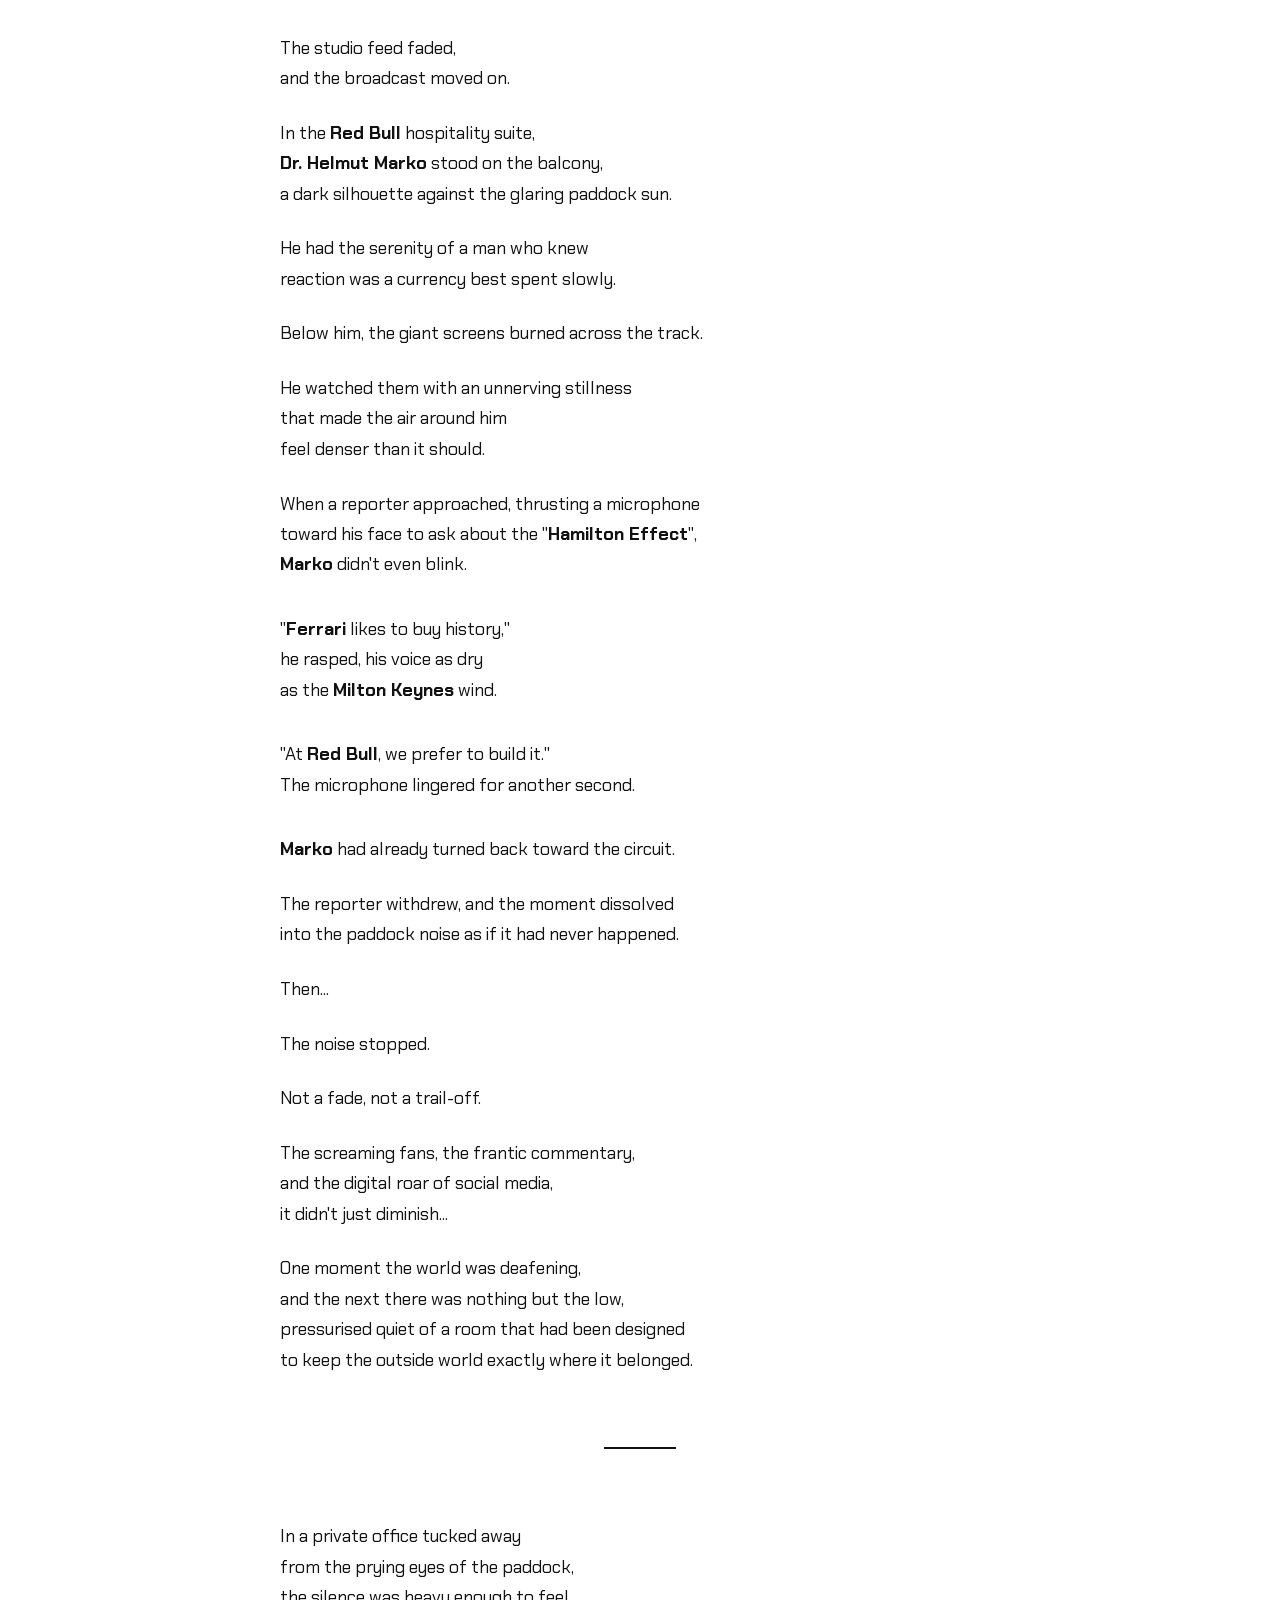
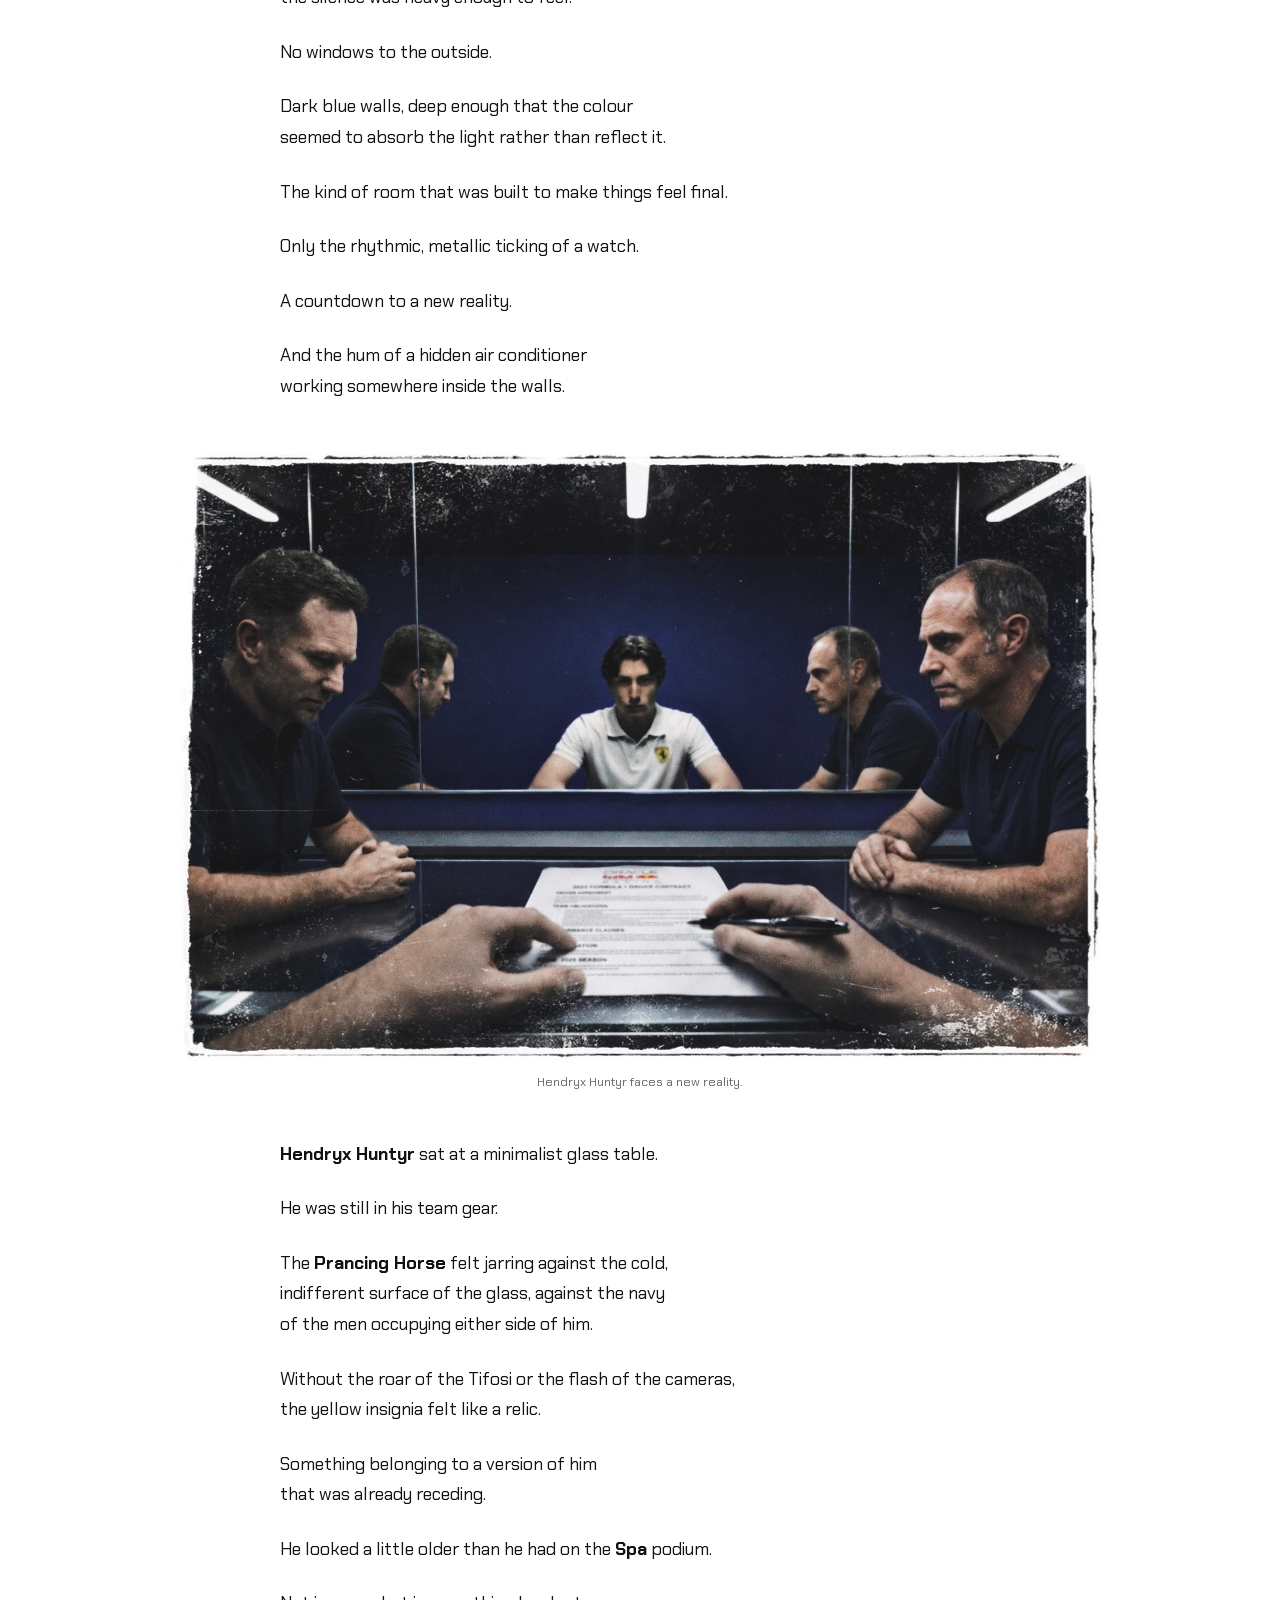
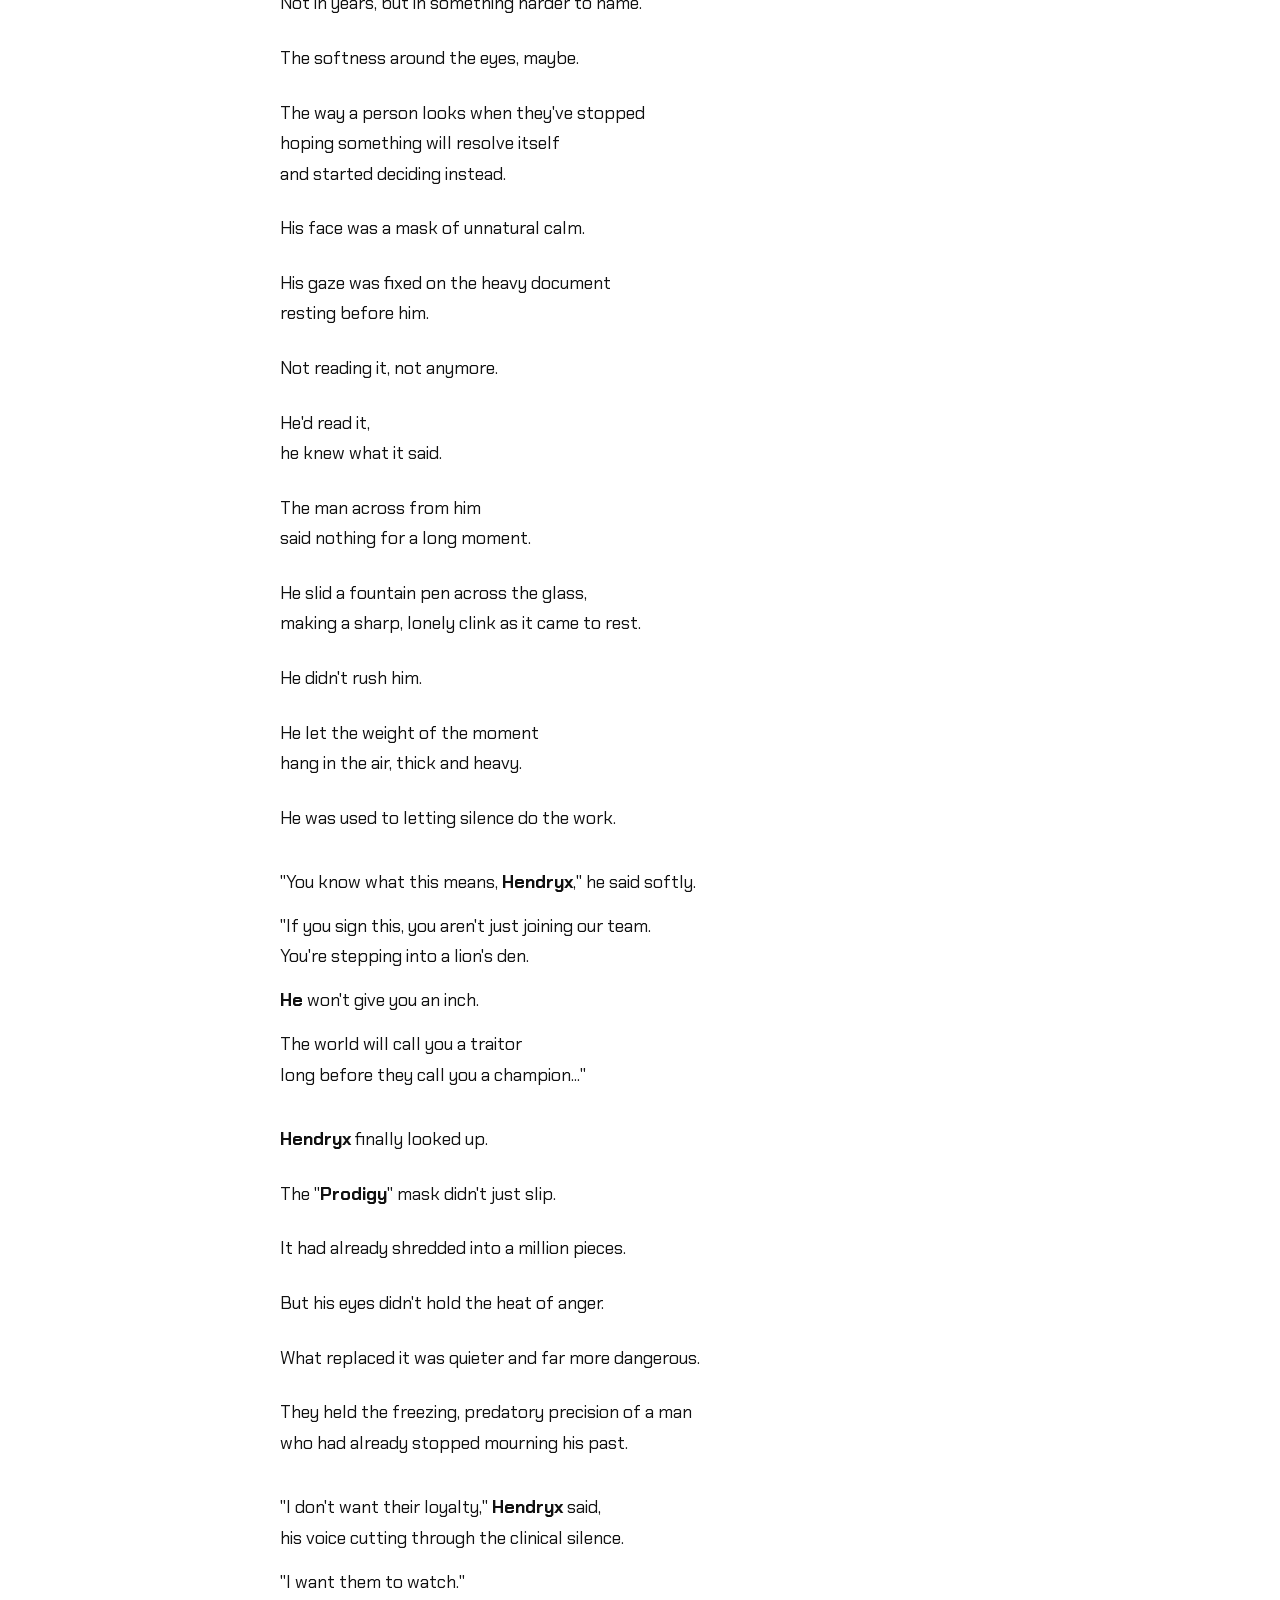
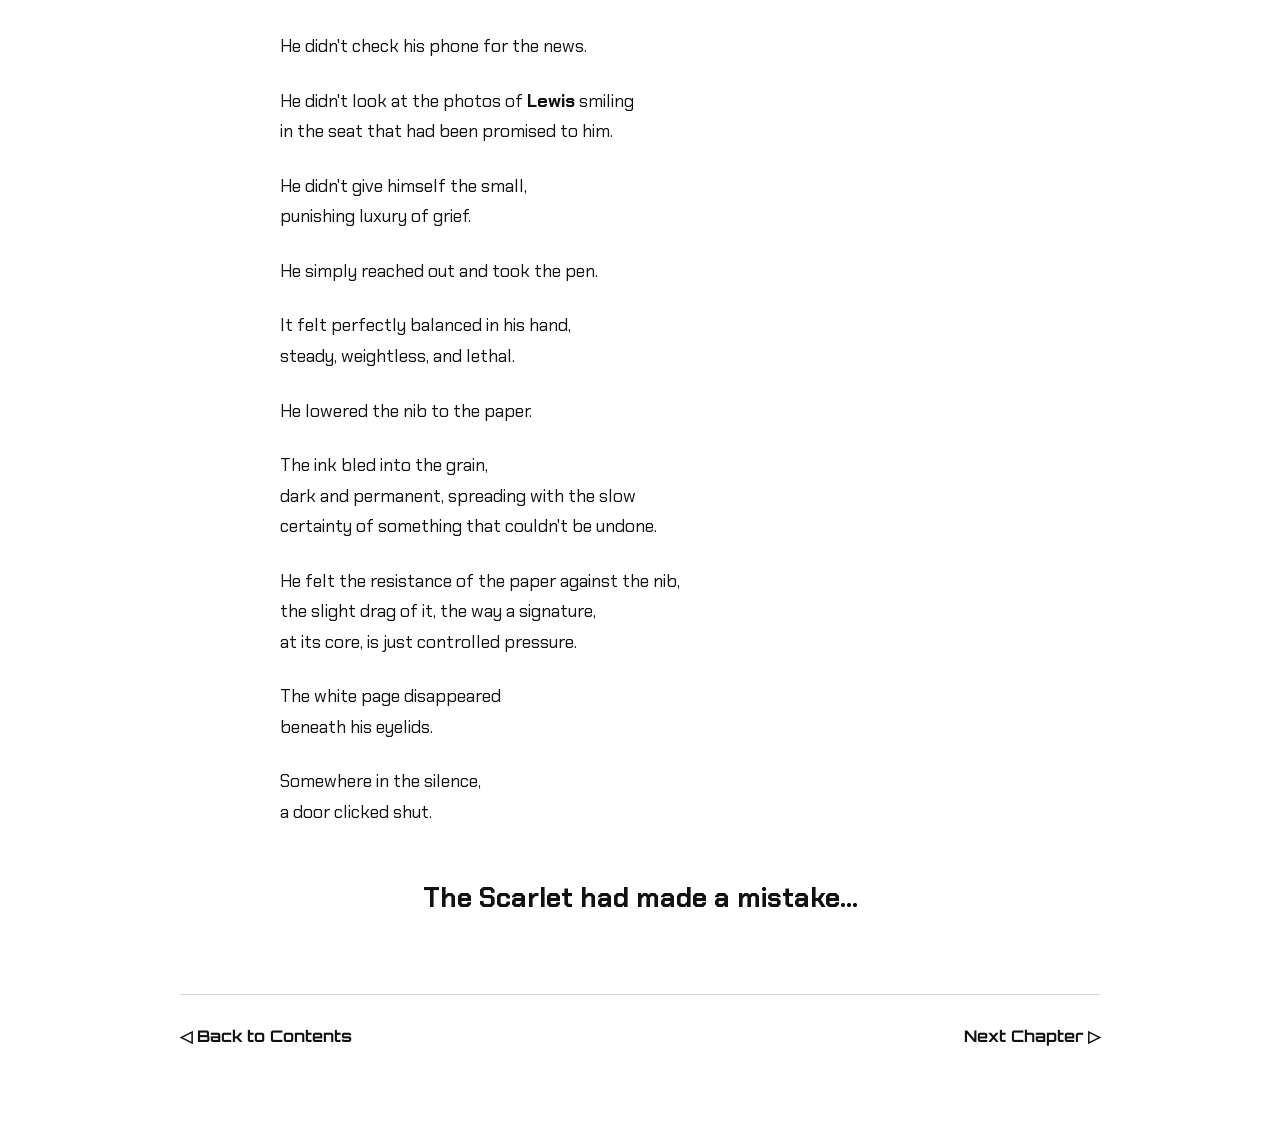
==== commit 7cef392a: "Replace proprietary fonts with open-source web fonts" ====
--- a/chapters/chapter-01-the-announcement.html
+++ b/chapters/chapter-01-the-announcement.html
@@ -12,9 +12,9 @@
 <body>
   <header class="site-header">
     <a class="story-title" href="../index.html">
-        <span class="story-title--scarlet">The Scarlet's Mistake</span>
+        <span class="story-title--scarlet">THE SCARLET'S MISTAKE</span>
         <span class="story-title--separator" aria-hidden="true">||</span>
-        <span class="story-title--bull">The Bull's Blade</span>
+        <span class="story-title--bull">THE BULL'S BLADE</span>
     </a>
   </header>
 
@@ -517,7 +517,7 @@
               Somewhere in the silence,<br>
               a door clicked shut.
           </p>
-          <p class="chapter-final-line">
+          <p class="final-line">
               <b>The Scarlet</b> had made a mistake...
           </p>
         </section>
--- a/css/global.css
+++ b/css/global.css
@@ -1,92 +1,4 @@
-/* GLOBAL.CSS — shared by the entire story */
-
-@font-face {
-  font-family: "Formula1 Display";
-  src: url("../fonts/Text/Formula1_Display/Formula1-Regular.ttf") format("truetype");
-  font-weight: 400;
-  font-style: normal;
-  font-display: swap;
-}
-
-@font-face {
-  font-family: "Formula1 Display";
-  src: url("../fonts/Text/Formula1_Display/Formula1-Bold.ttf") format("truetype");
-  font-weight: 700;
-  font-style: normal;
-  font-display: swap;
-}
-
-@font-face {
-  font-family: "Formula1 Display";
-  src: url("../fonts/Text/Formula1_Display/Formula1-Black.ttf") format("truetype");
-  font-weight: 900;
-  font-style: normal;
-  font-display: swap;
-}
-
-@font-face {
-  font-family: "Formula1 Display";
-  src: url("../fonts/Text/Formula1_Display/Formula1-Italic.ttf") format("truetype");
-  font-weight: 400;
-  font-style: italic;
-  font-display: swap;
-}
-
-@font-face {
-  font-family: "Formula1 Display Wide";
-  src: url("../fonts/Text/Formula1_Display/Formula1-Wide.ttf") format("truetype");
-  font-weight: 400;
-  font-style: normal;
-  font-display: swap;
-}
-
-@font-face {
-  font-family: "Ferro Rosso";
-  src: url("../fonts/Text/Ferro_Rosso/FerroRosso.ttf") format("truetype");
-  font-weight: 400;
-  font-style: normal;
-  font-display: swap;
-}
-
-@font-face {
-  font-family: "Futura";
-  src: url("../fonts/Text/Futura/Futura-Medium.otf") format("opentype");
-  font-weight: 500;
-  font-style: normal;
-  font-display: swap;
-}
-
-@font-face {
-  font-family: "Northwell";
-  src: url("../fonts/Text/Northwell/Northwell.otf") format("opentype");
-  font-weight: 400;
-  font-style: normal;
-  font-display: swap;
-}
-
-@font-face {
-  font-family: "KHInterference";
-  src: url("../fonts/Number/KHInterference-Light.otf") format("opentype");
-  font-weight: 300;
-  font-style: normal;
-  font-display: swap;
-}
-
-@font-face {
-  font-family: "KHInterference";
-  src: url("../fonts/Number/KHInterference-Regular.otf") format("opentype");
-  font-weight: 400;
-  font-style: normal;
-  font-display: swap;
-}
-
-@font-face {
-  font-family: "KHInterference";
-  src: url("../fonts/Number/KHInterference-Bold.otf") format("opentype");
-  font-weight: 700;
-  font-style: normal;
-  font-display: swap;
-}
+@import url("https://fonts.googleapis.com/css2?family=Chakra+Petch:wght@400;500;600;700&family=Cinzel:wght@400;700;900&family=Orbitron:wght@400;500;600;700;800;900&family=Oswald:wght@400;500;600;700&display=swap");
 
 *,
 *::before,
@@ -102,7 +14,7 @@
   margin: 0;
   background: #ffffff;
   color: #111111;
-  font-family: "Formula1 Display", Arial, Helvetica, sans-serif;
+  font-family: "Orbitron", Arial, Helvetica, sans-serif;
   font-weight: 400;
   line-height: 1.7;
   text-rendering: optimizeLegibility;
--- a/css/chapter.css
+++ b/css/chapter.css
@@ -15,20 +15,20 @@
 }
 
 .story-title--scarlet {
-  font-family: "Ferro Rosso", sans-serif;
-  font-weight: 400;
-  font-size: 1.1rem;
+  font-family: "Cinzel", serif;
+  font-weight: 700;
+  font-size: 1.2rem;
 }
 
 .story-title--separator {
-  font-family: "Formula1 Display", sans-serif;
+  font-family: "Orbitron", sans-serif;
   font-weight: 700;
   margin: 0 8px;
 }
 
 .story-title--bull {
-  font-family: "Futura", sans-serif;
-  font-weight: 500;
+  font-family: "Oswald", sans-serif;
+  font-weight: 700;
   font-size: 1.1rem;
 }
 
@@ -51,7 +51,7 @@
 .chapter-number {
   margin: 0 0 12px;
   font-size: 0.85rem;
-  font-weight: 700;
+  font-weight: 600;
   letter-spacing: 0.16em;
   text-transform: uppercase;
 }
@@ -64,6 +64,8 @@
 }
 
 .chapter-content {
+  font-family: "Chakra Petch", Arial, Helvetica, sans-serif;
+  font-weight: 400;
   width: min(100%, 720px);
   margin: 0 auto;
 }
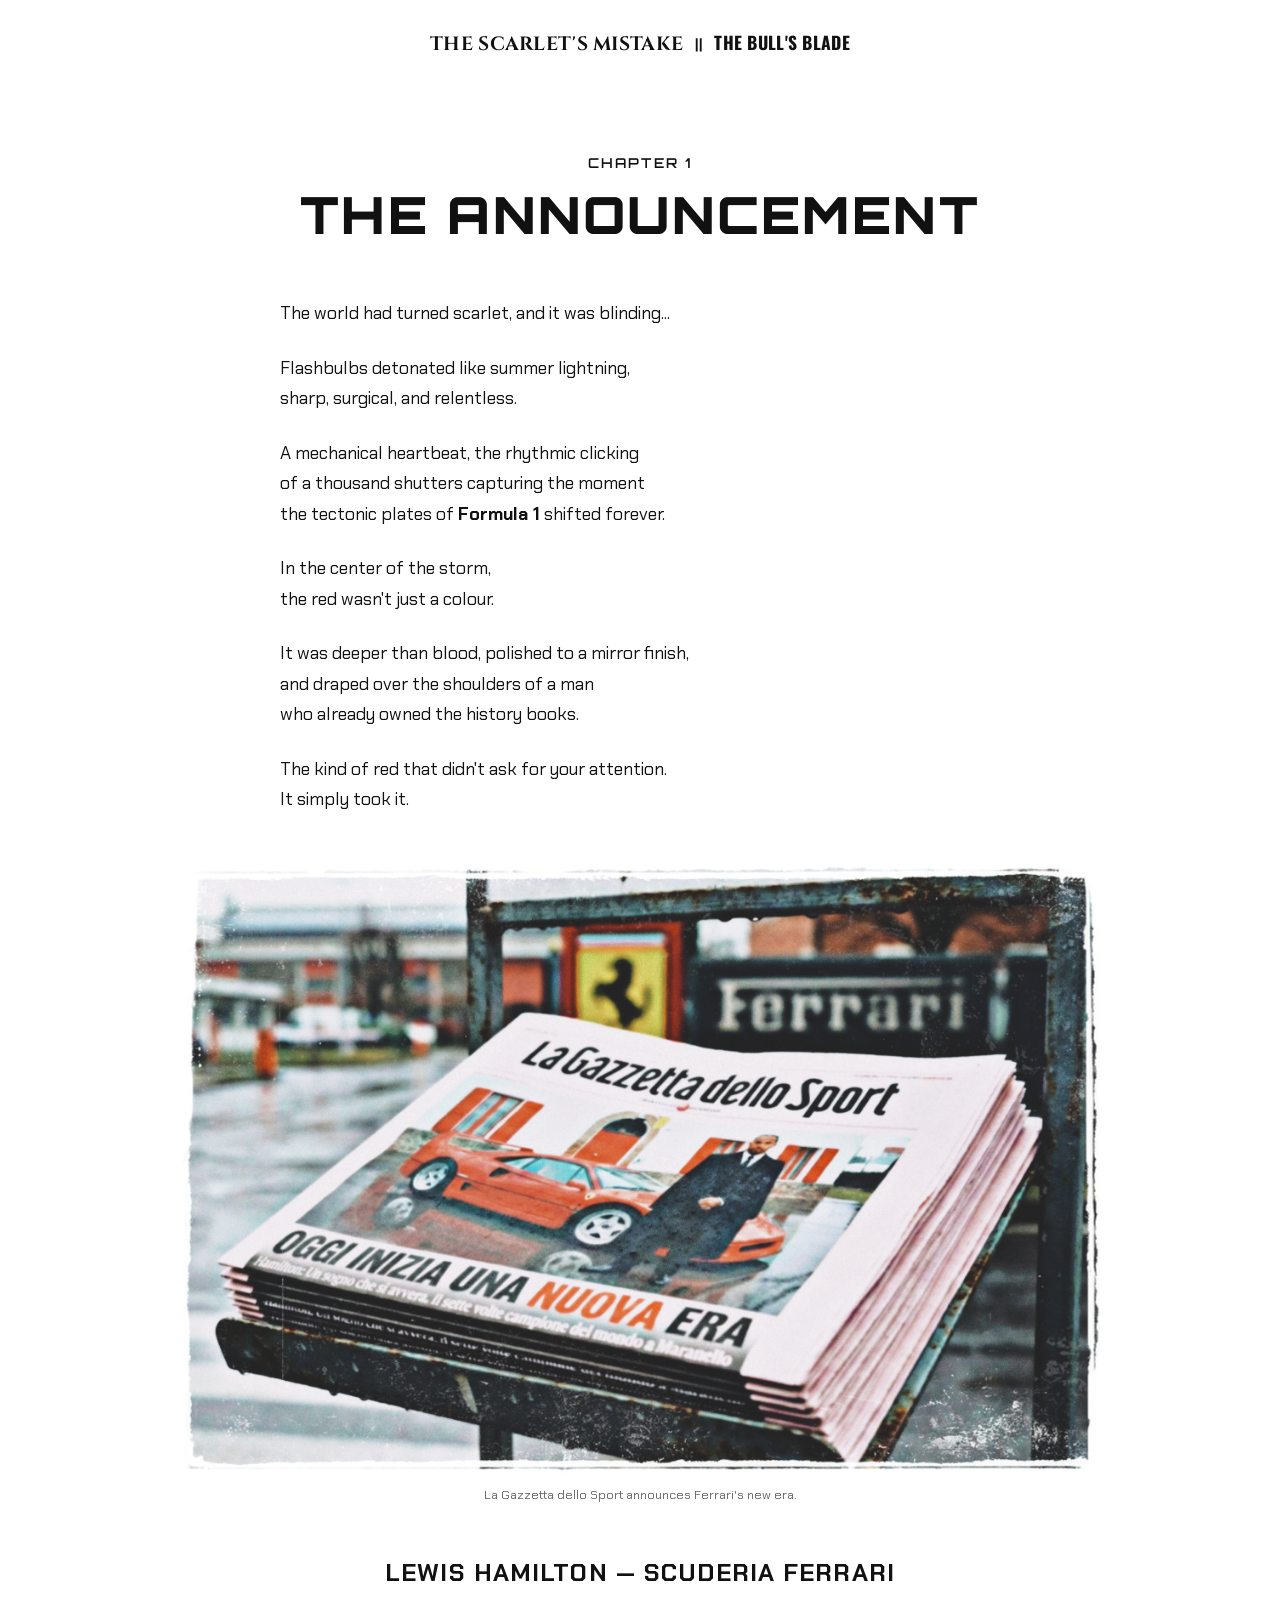
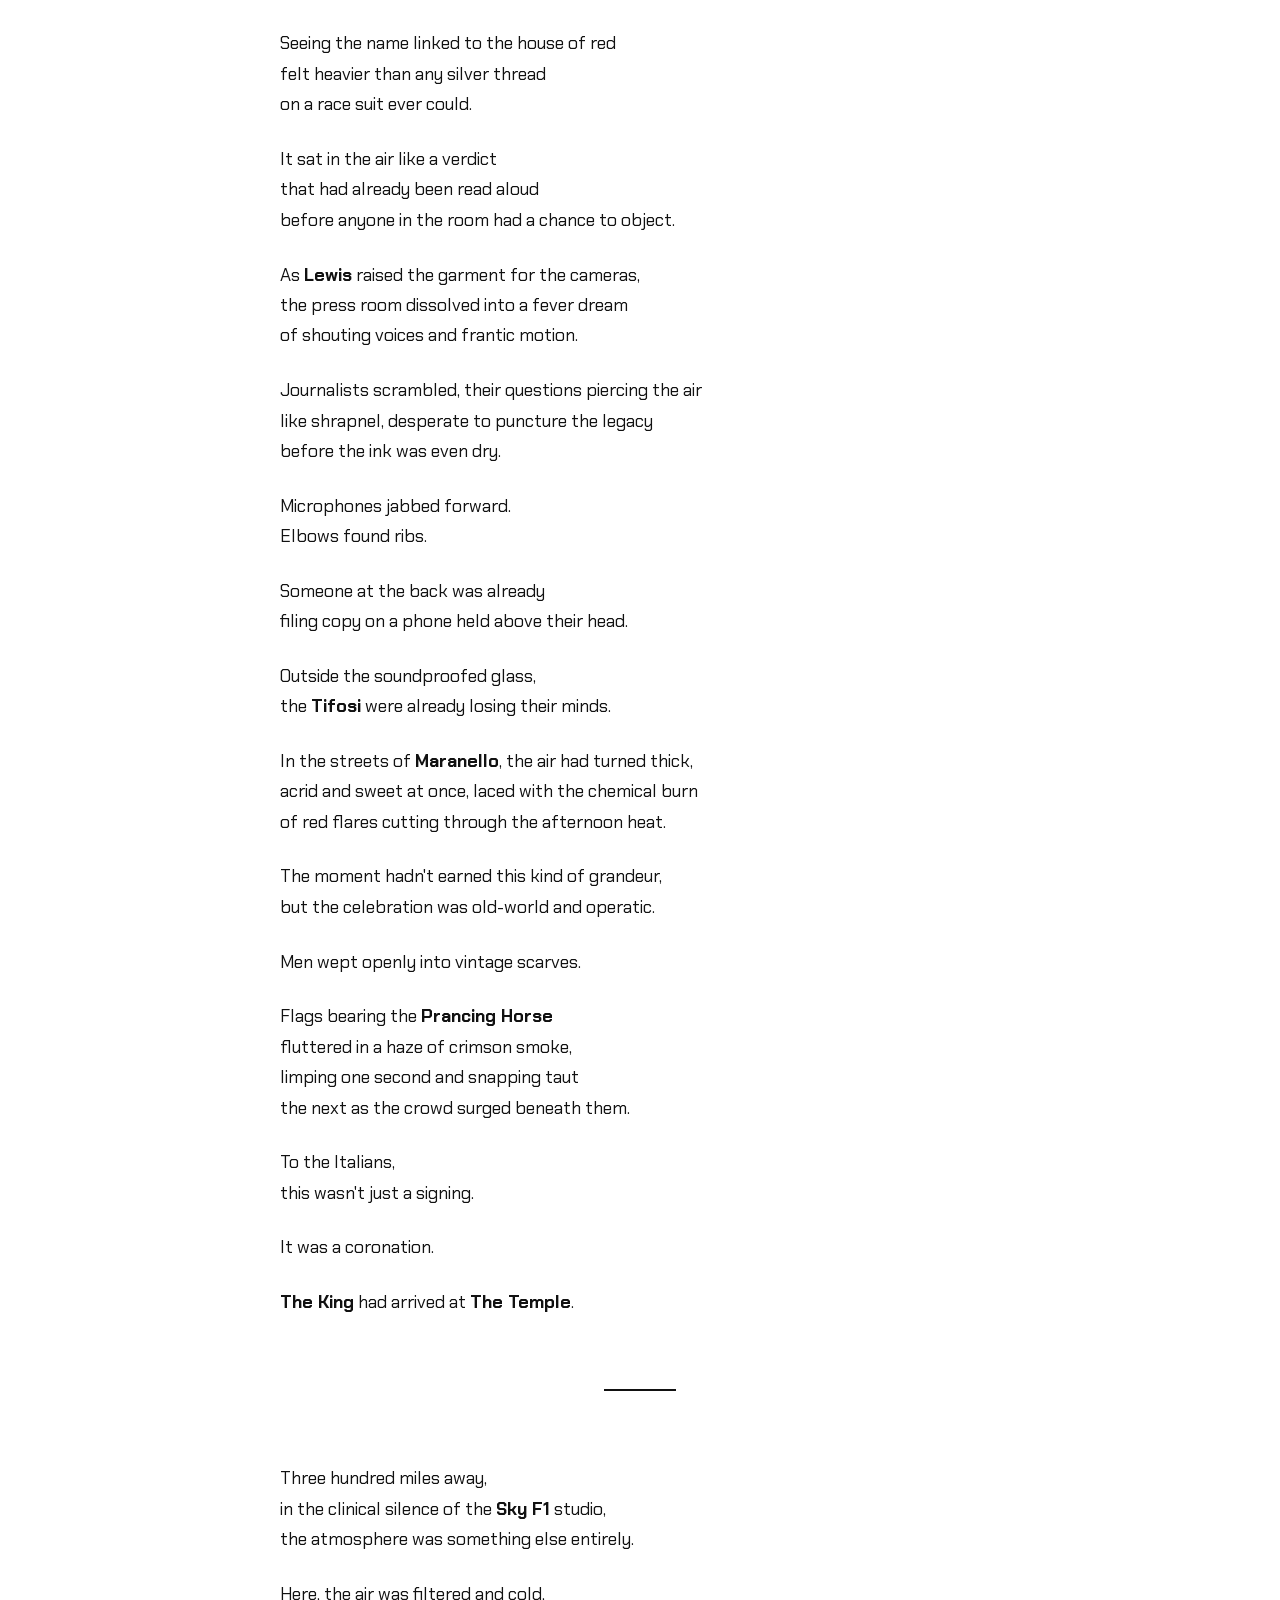
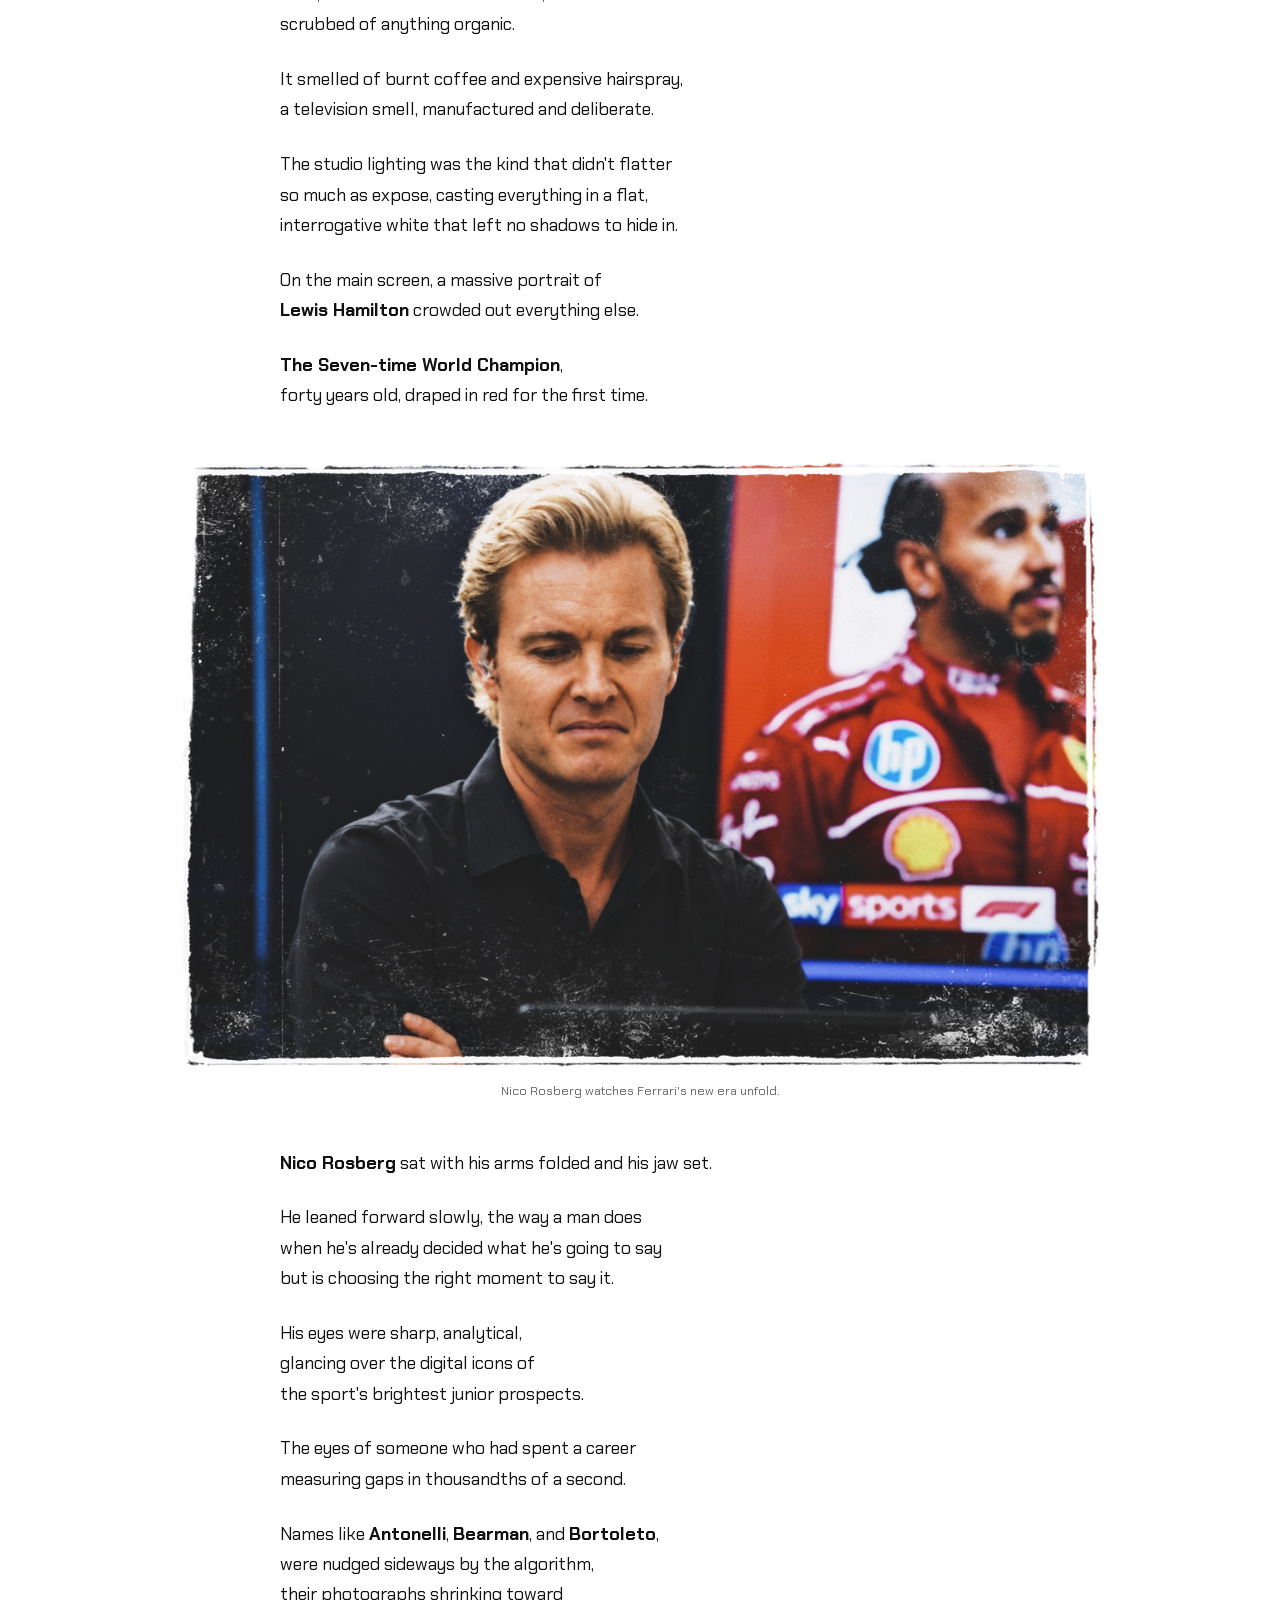
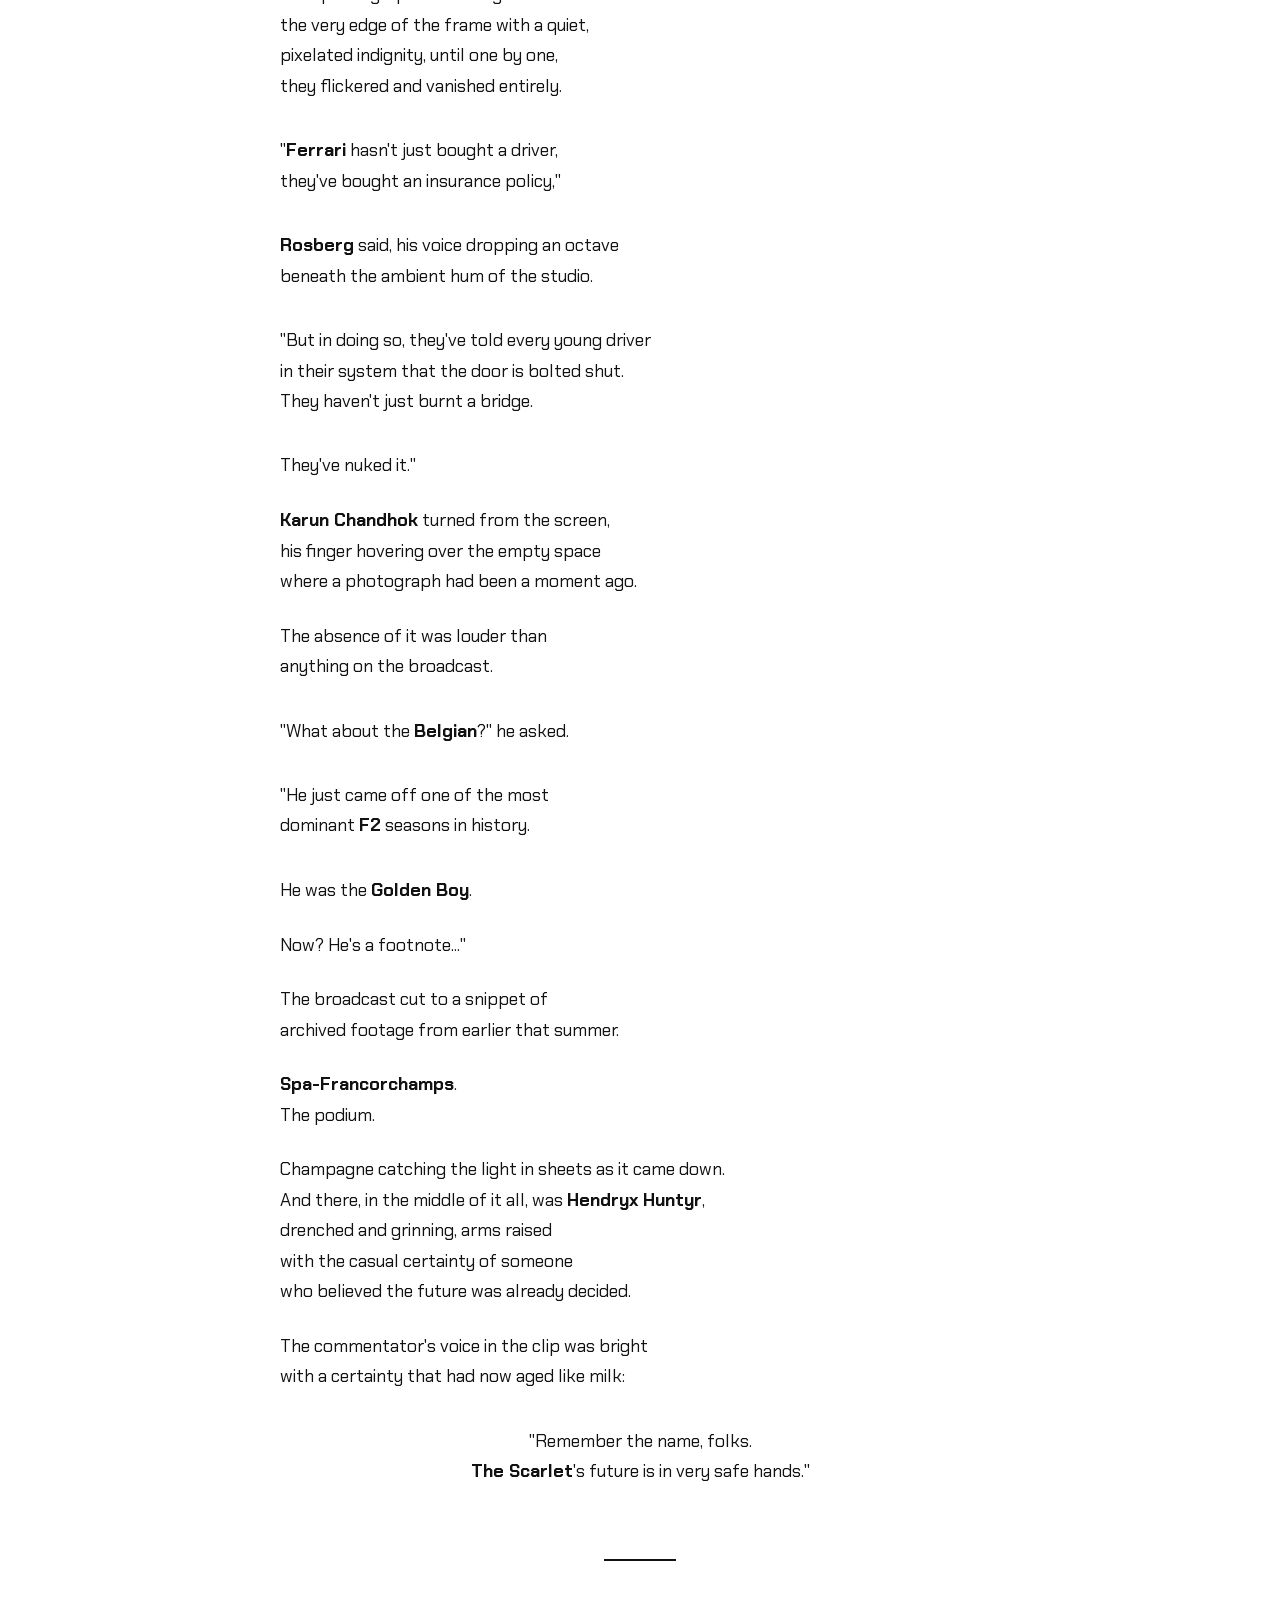
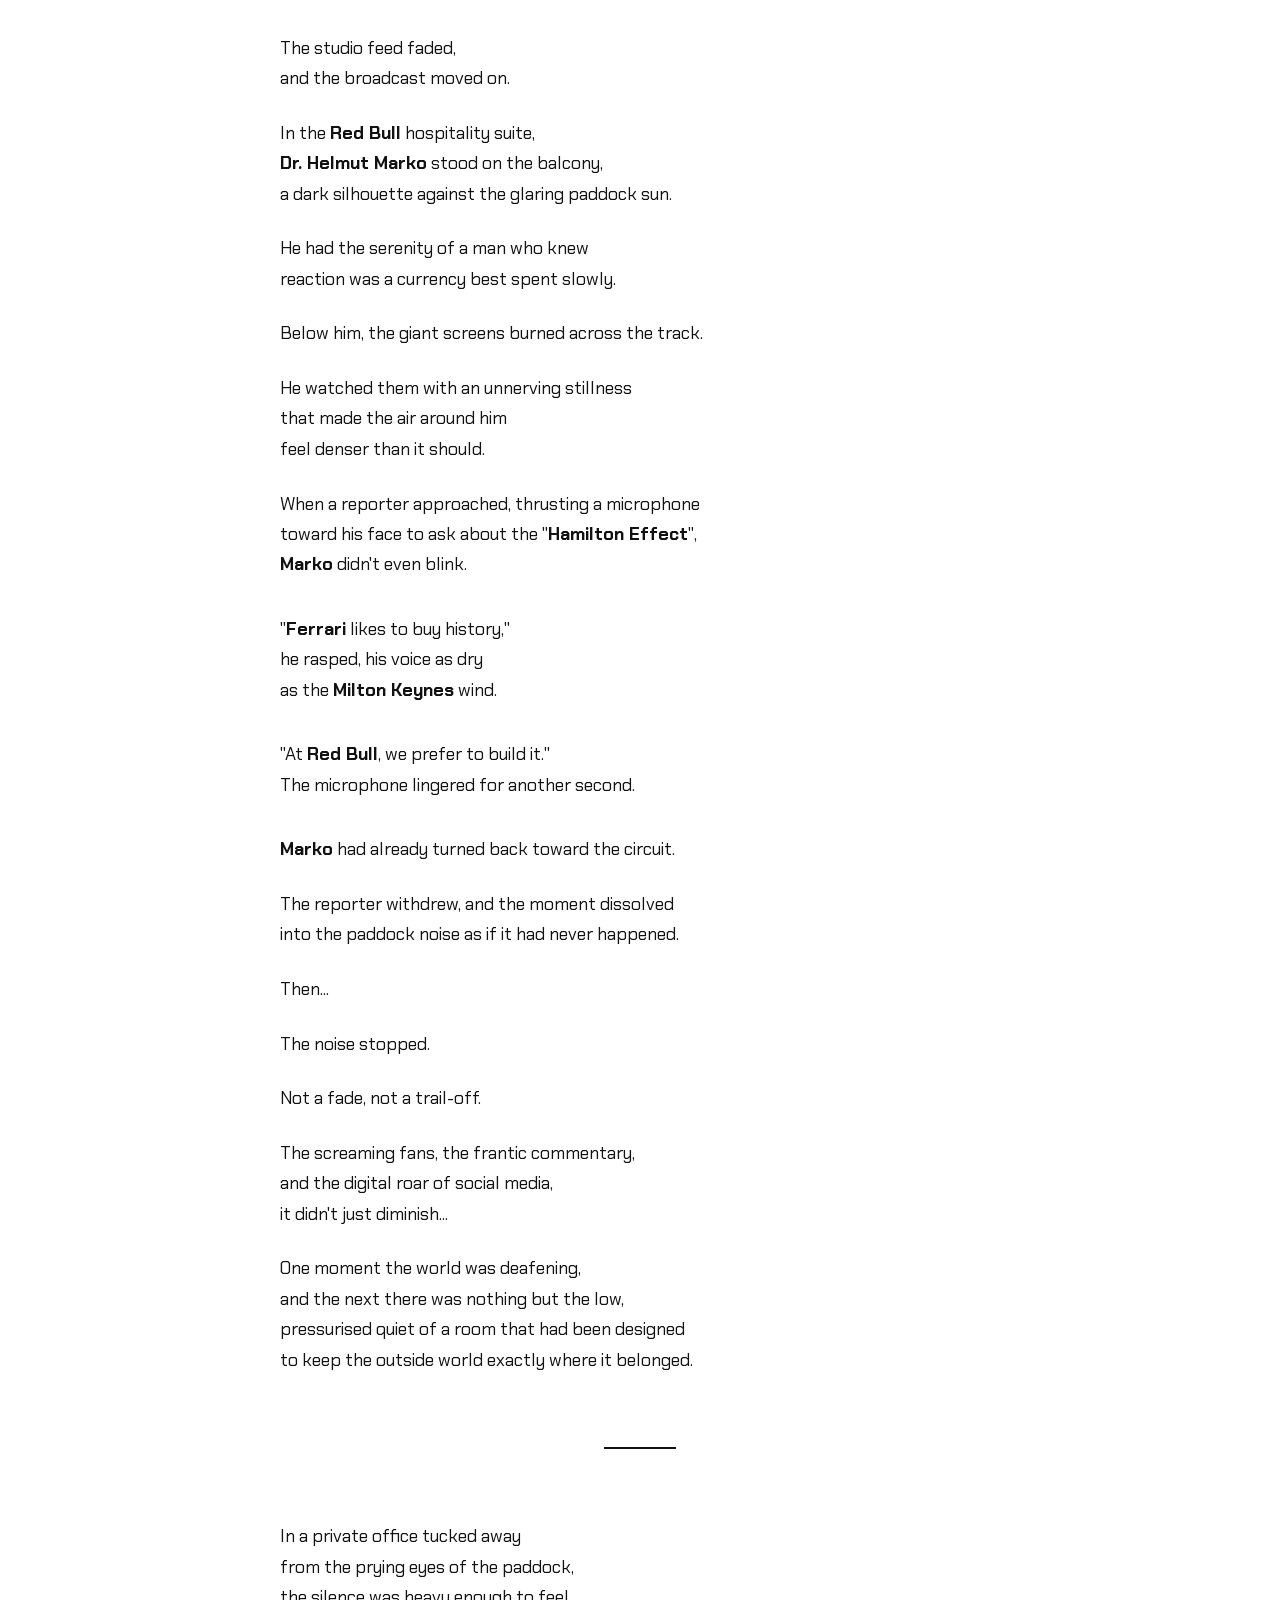
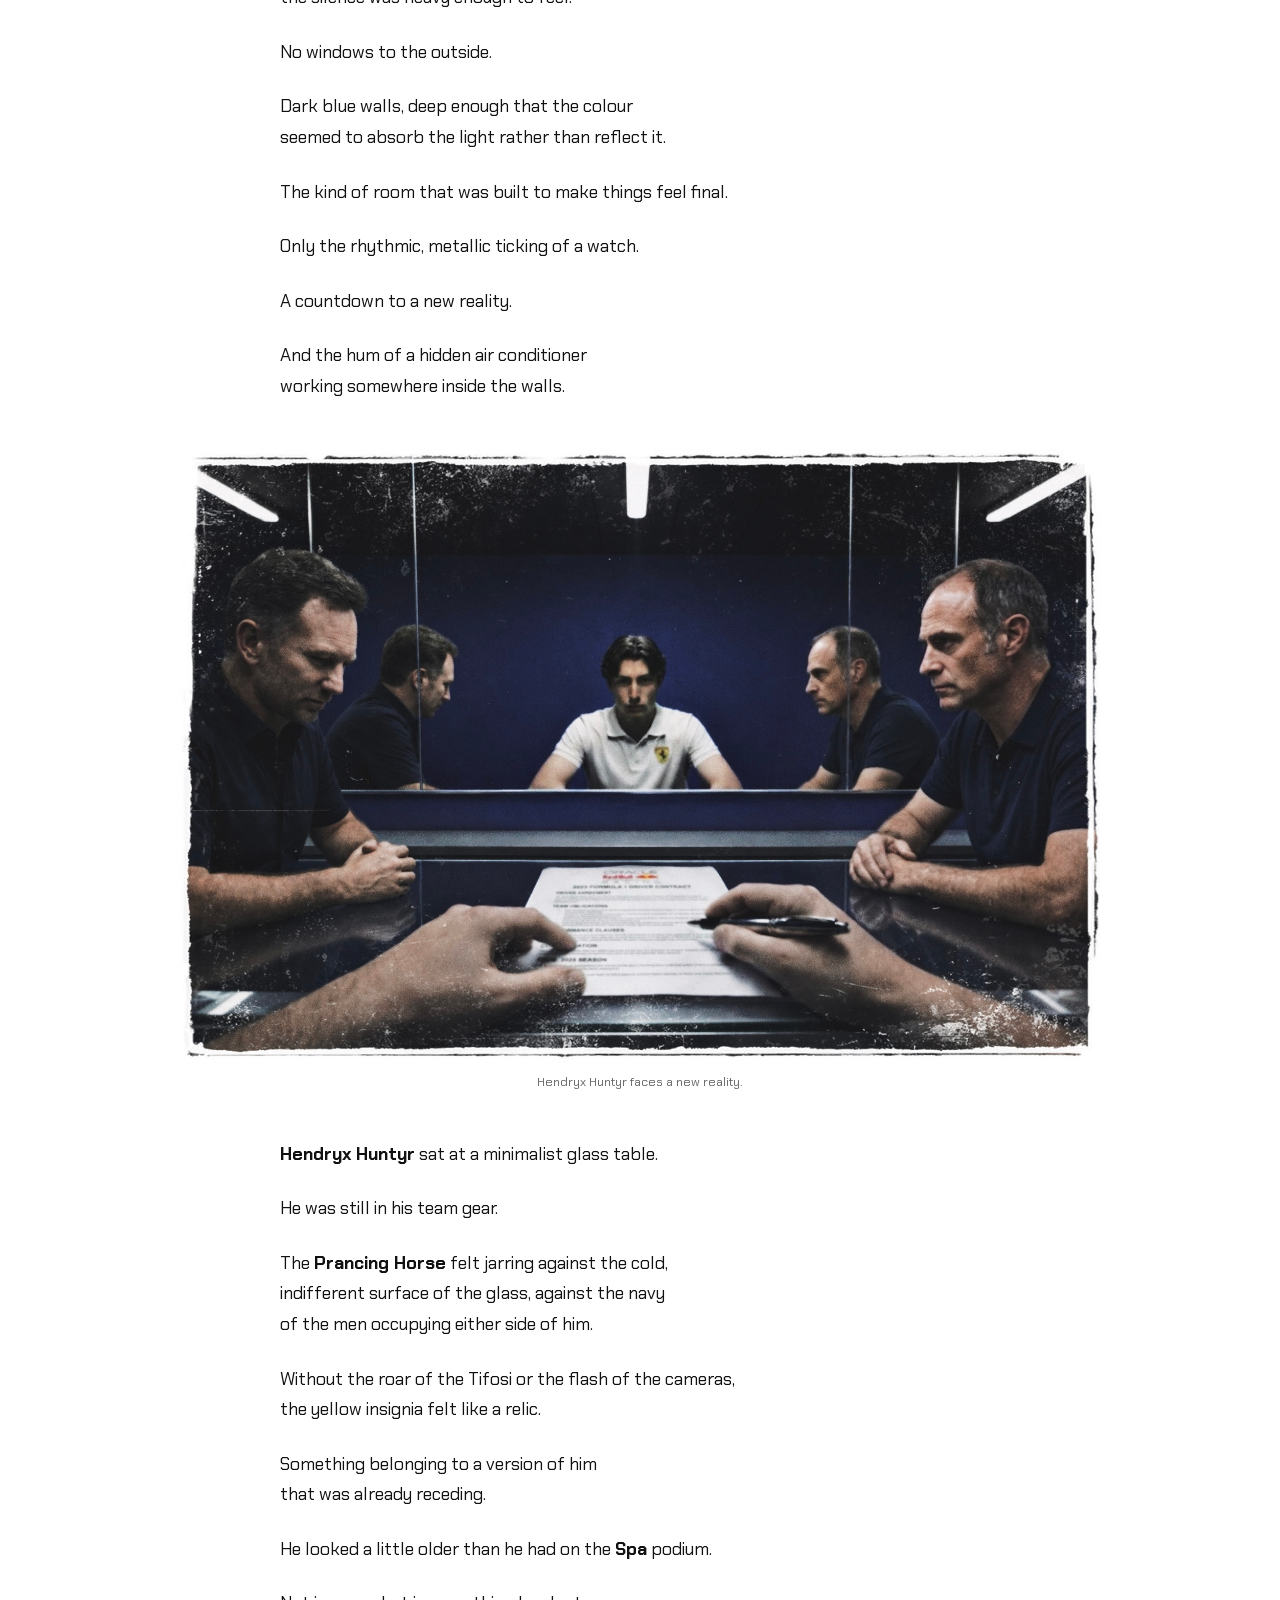
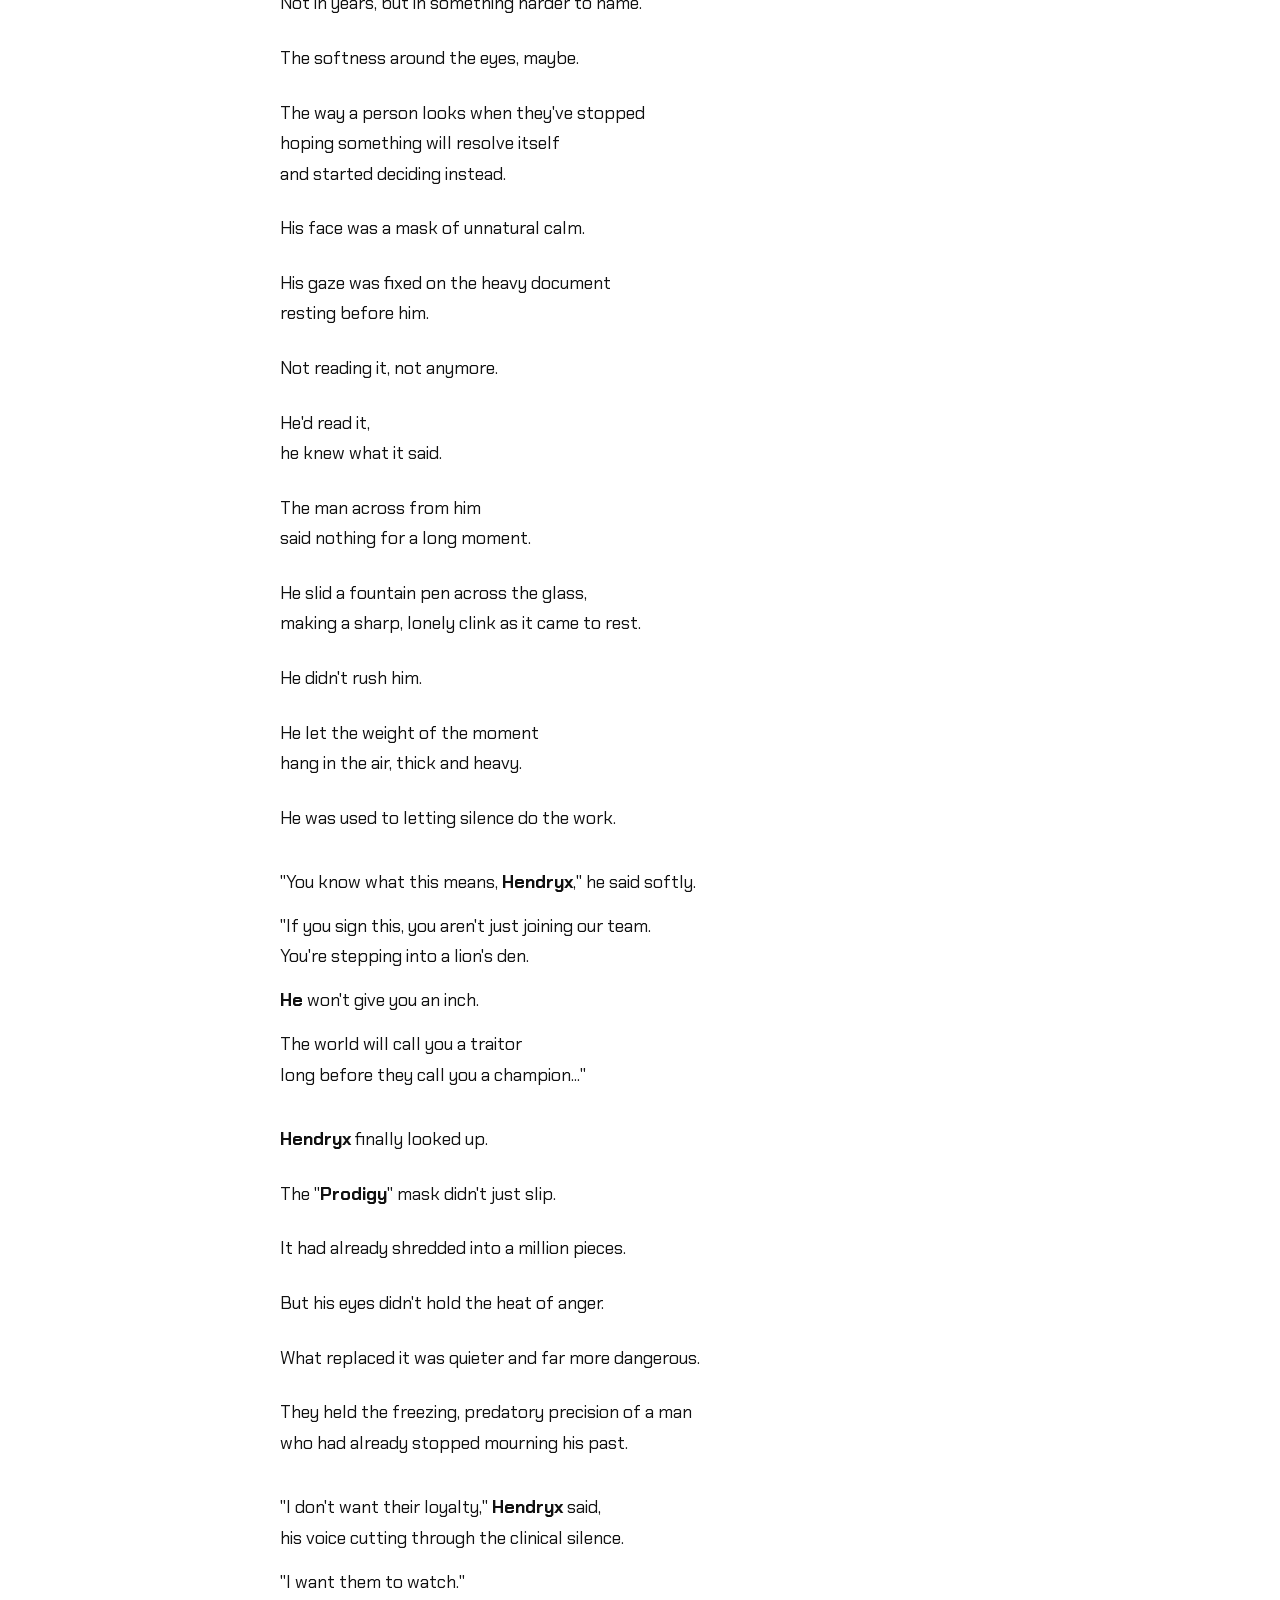
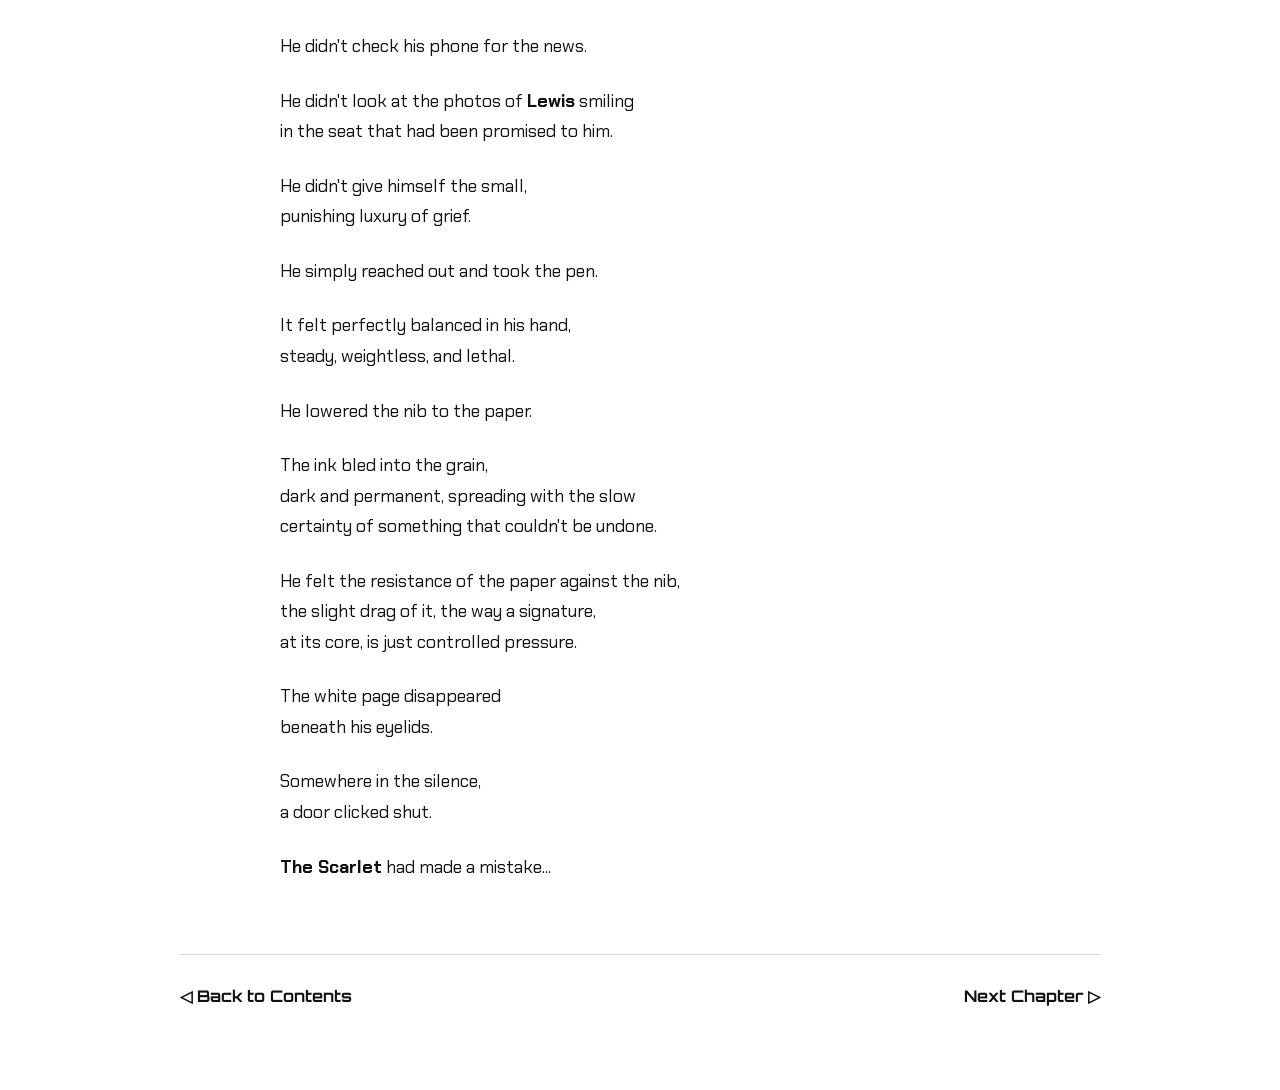
==== commit d55ea8d7: "Add Chapter 2 and interactive reading enhancements" ====
--- a/chapters/chapter-01-the-announcement.html
+++ b/chapters/chapter-01-the-announcement.html
@@ -5,8 +5,11 @@
   <meta name="viewport" content="width=device-width, initial-scale=1.0">
   <meta name="description" content="Chapter 1, The Announcement, from The Scarlet's Mistake || The Bull's Blade.">
   <title>01 || The Announcement</title>
+
   <link rel="stylesheet" href="../css/global.css">
   <link rel="stylesheet" href="../css/chapter.css">
+  
+  <script src="../js/chapter.js" defer></script>
 </head>
 
 <body>
@@ -517,7 +520,7 @@
               Somewhere in the silence,<br>
               a door clicked shut.
           </p>
-          <p class="final-line">
+          <p>
               <b>The Scarlet</b> had made a mistake...
           </p>
         </section>
@@ -526,7 +529,7 @@
       <footer class="chapter-footer">
         <nav class="chapter-navigation" aria-label="Chapter navigation">
           <a class="chapter-navigation__previous" href="../index.html">◁ Back to Contents</a>
-          <a class="chapter-navigation__next" href="chapter-02.html">Next Chapter ▷</a>
+          <a class="chapter-navigation__next" href="chapter-02-the-scarlet-dream.html">Next Chapter ▷</a>
         </nav>
       </footer>
     </article>
--- a/css/chapter.css
+++ b/css/chapter.css
@@ -54,6 +54,7 @@
   font-weight: 600;
   letter-spacing: 0.16em;
   text-transform: uppercase;
+  animation: chapter-number-enter 650ms ease-out both;
 }
 
 .chapter-title {
@@ -61,6 +62,7 @@
   font-size: clamp(1.5rem, 4vw, 5rem);
   text-transform: uppercase;
   letter-spacing: 0.045em;
+  animation: chapter-title-enter 850ms cubic-bezier(0.22, 1, 0.36, 1) 140ms both;
 }
 
 .chapter-content {
@@ -68,6 +70,7 @@
   font-weight: 400;
   width: min(100%, 720px);
   margin: 0 auto;
+  animation: chapter-content-enter 750ms ease-out 350ms both;
 }
 
 .scene p {
@@ -92,12 +95,6 @@
 .closing-line {
   margin-top: 30px !important;
   text-align: center;
-}
-
-.final-line {
-  margin-top: 48px !important;
-  text-align: center;
-  font-size: clamp(1.25rem, 2.5vw, 1.7rem) !important;
 }
 
 .chapter-image {
@@ -165,11 +162,59 @@
 .chapter-navigation a {
   font-weight: 700;
   text-decoration: none;
+  display: inline-block;
+  transition: transform 220ms ease, text-decoration-color 220ms ease;
+  text-underline-offset: 0.25em;
 }
 
 .chapter-navigation a:hover {
   text-decoration: underline;
   text-underline-offset: 0.25em;
+}
+
+.chapter-navigation__previous:hover {
+  transform: translateX(-5px);
+}
+
+.chapter-navigation__next:hover {
+  transform: translateX(5px);
+}
+
+.chapter-navigation a:focus-visible {
+  outline: 2px solid currentColor;
+  outline-offset: 5px;
+}
+
+@keyframes chapter-number-enter {
+  from { opacity: 0; transform: translateY(10px); }
+  to { opacity: 1; transform: translateY(0); }
+}
+
+@keyframes chapter-title-enter {
+  from { opacity: 0; transform: translateY(20px); letter-spacing: 0.085em; }
+  to { opacity: 1; transform: translateY(0); letter-spacing: 0.045em; }
+}
+
+@keyframes chapter-content-enter {
+  from { opacity: 0; transform: translateY(12px); }
+  to { opacity: 1; transform: translateY(0); }
+}
+
+@media (prefers-reduced-motion: reduce) {
+  .chapter-number,
+  .chapter-title,
+  .chapter-content {
+    animation: none;
+  }
+
+  .chapter-navigation a {
+    transition: none;
+  }
+
+  .chapter-navigation__previous:hover,
+  .chapter-navigation__next:hover {
+    transform: none;
+  }
 }
 
 @media (max-width: 600px) {
@@ -206,3 +251,50 @@
     flex-direction: column;
   }
 }
+
+/* ========================================
+   STAGE 3 — READING PROGRESS
+   ======================================== */
+
+.reading-progress {
+  position: fixed;
+  top: 0;
+  left: 0;
+  width: 0;
+  height: 3.5px;
+  background: #000080;
+  z-index: 9999;
+  pointer-events: none;
+}
+
+
+/* ========================================
+   STAGE 3 — IMAGE REVEALS
+   ======================================== */
+
+.chapter-image {
+  opacity: 0;
+  transition:
+    opacity 700ms ease,
+    translate 700ms ease;
+
+  translate: 0 24px;
+}
+
+.chapter-image.is-visible {
+  opacity: 1;
+  translate: 0 0;
+}
+
+
+/* ========================================
+   ACCESSIBILITY
+   ======================================== */
+
+@media (prefers-reduced-motion: reduce) {
+  .chapter-image {
+    opacity: 1;
+    translate: none;
+    transition: none;
+  }
+}
